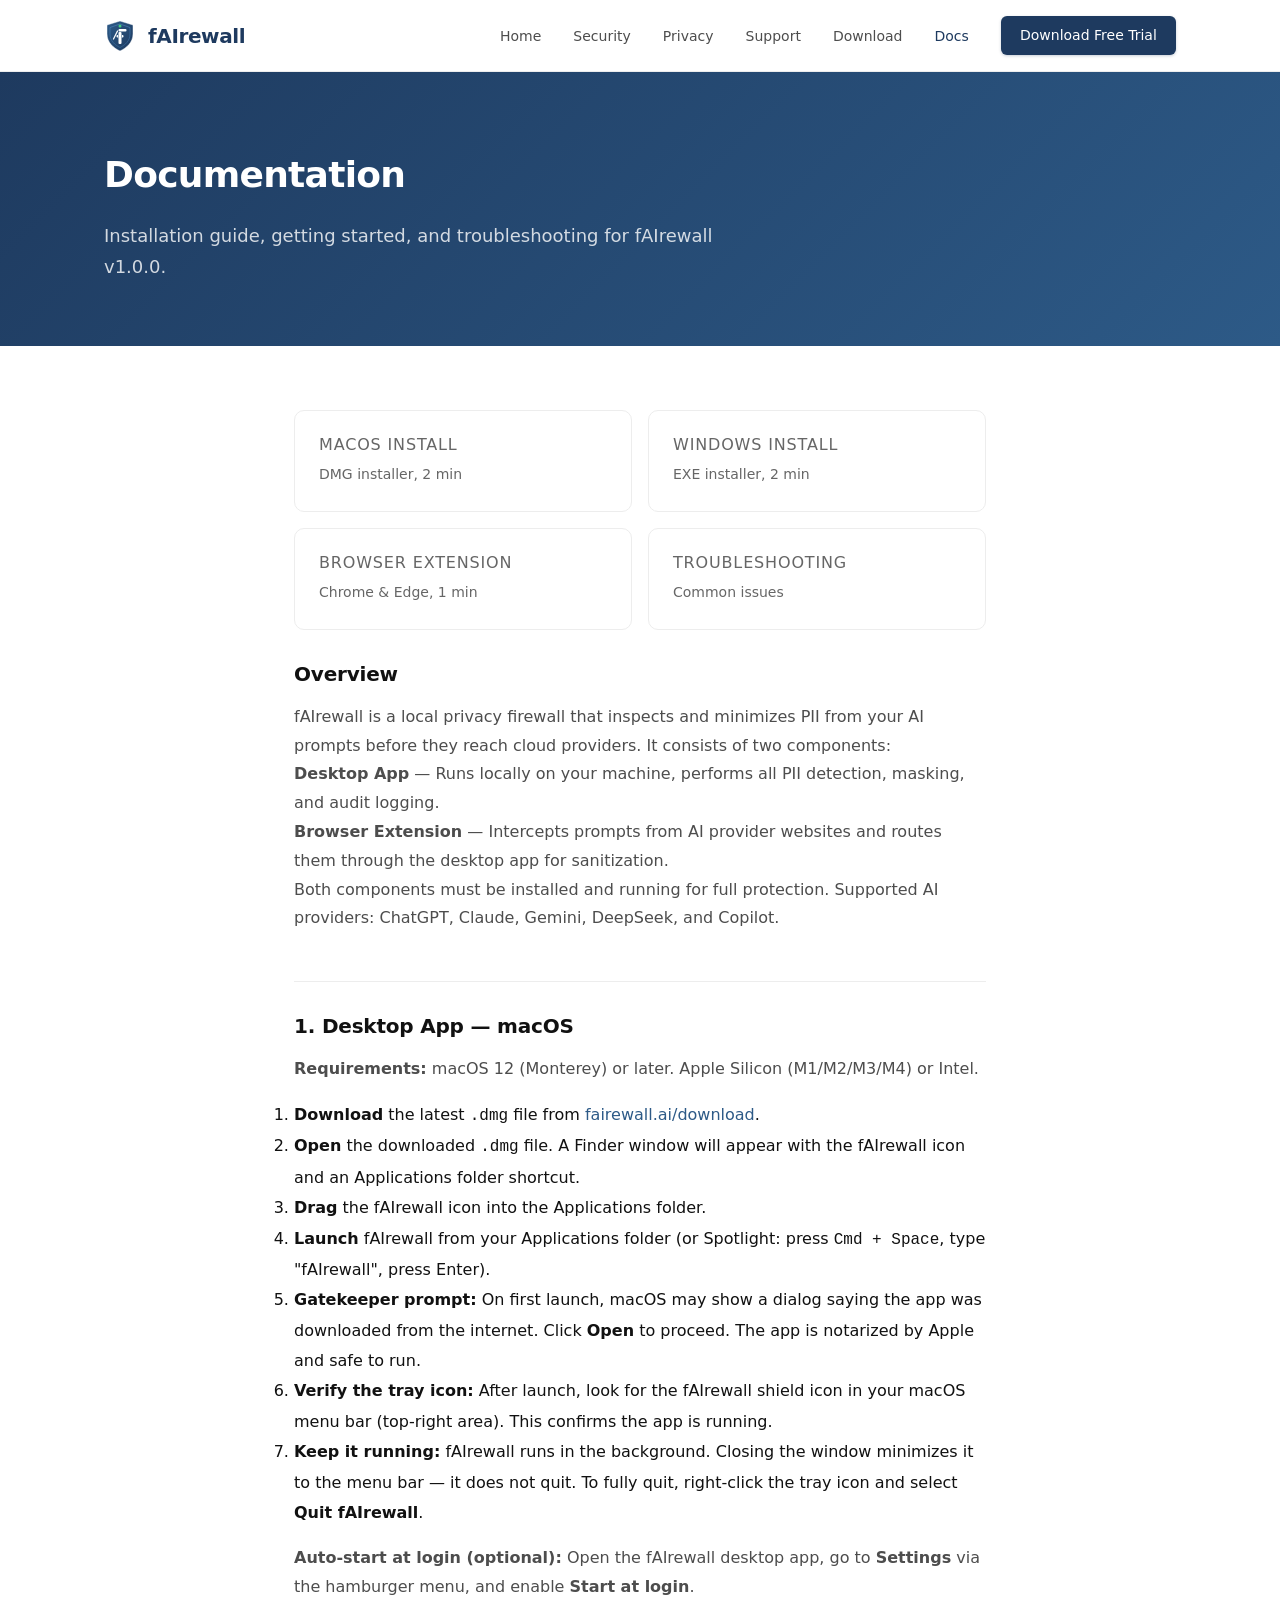
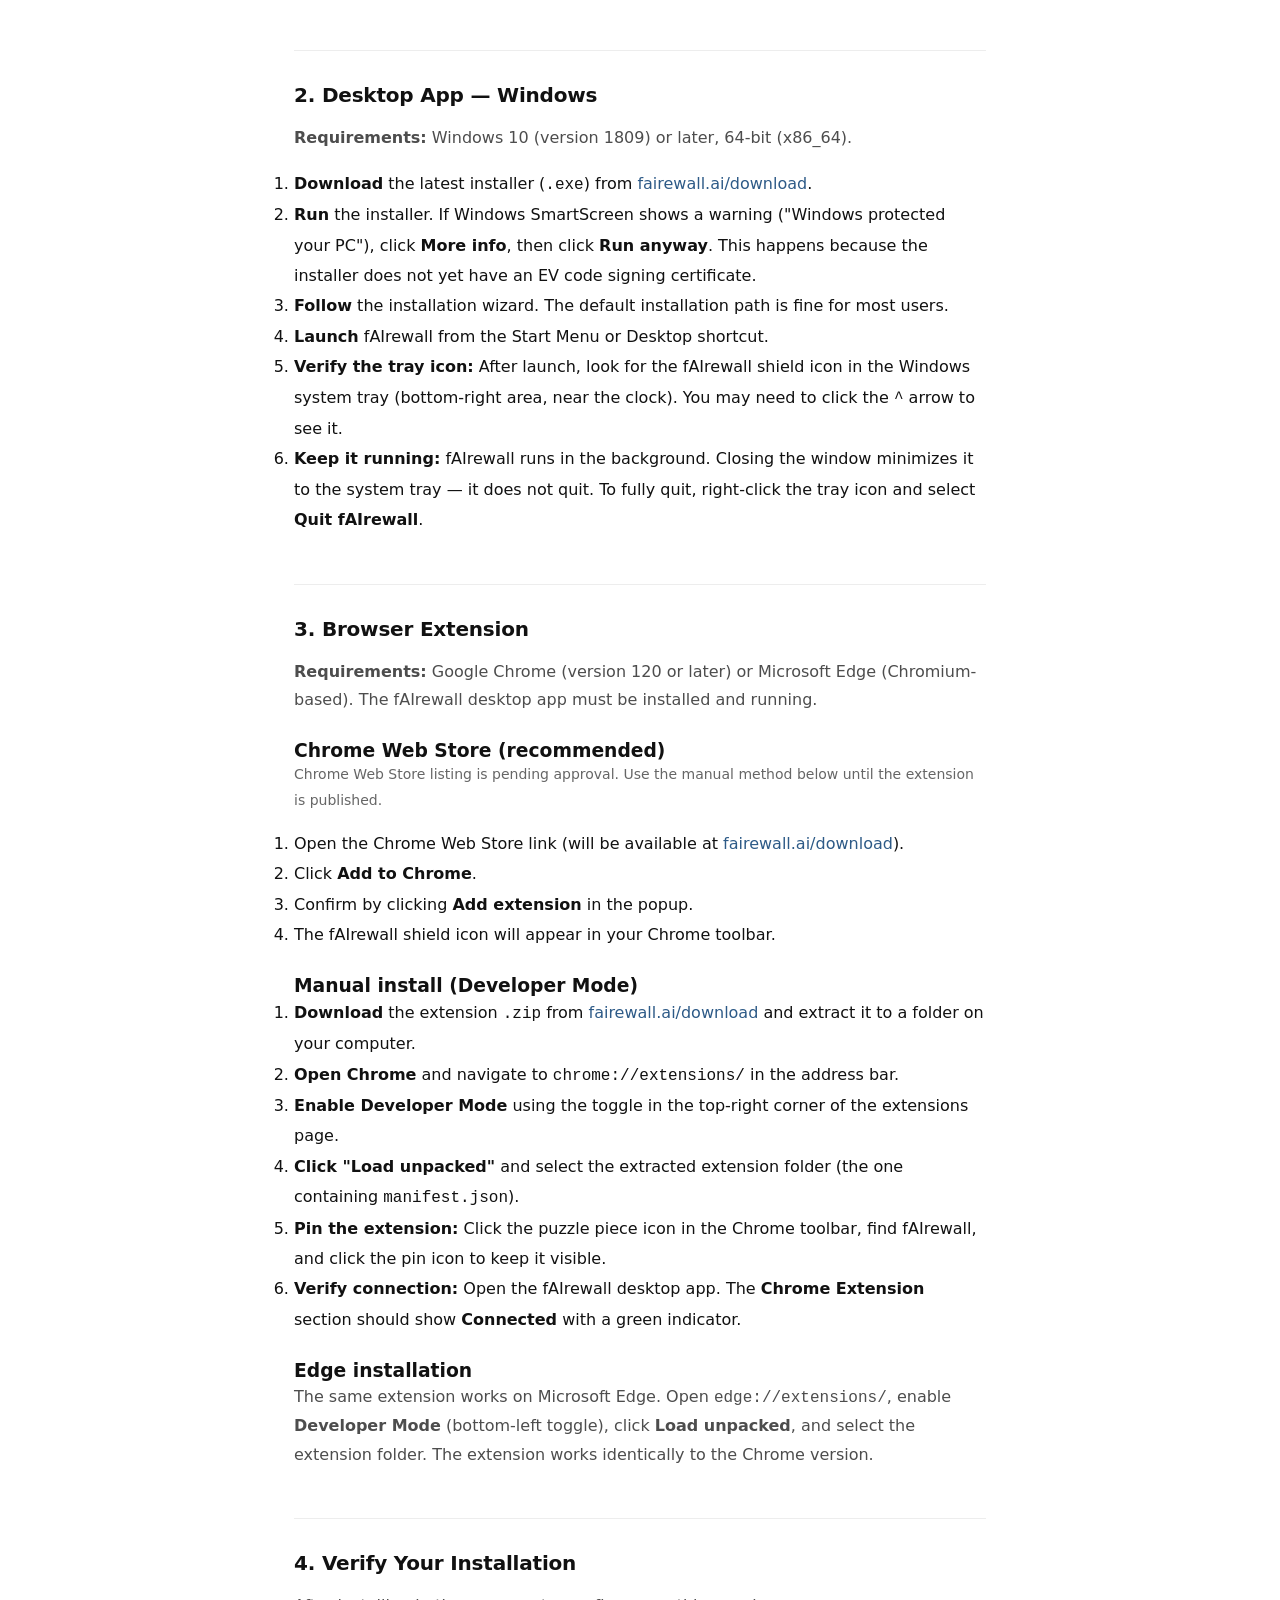
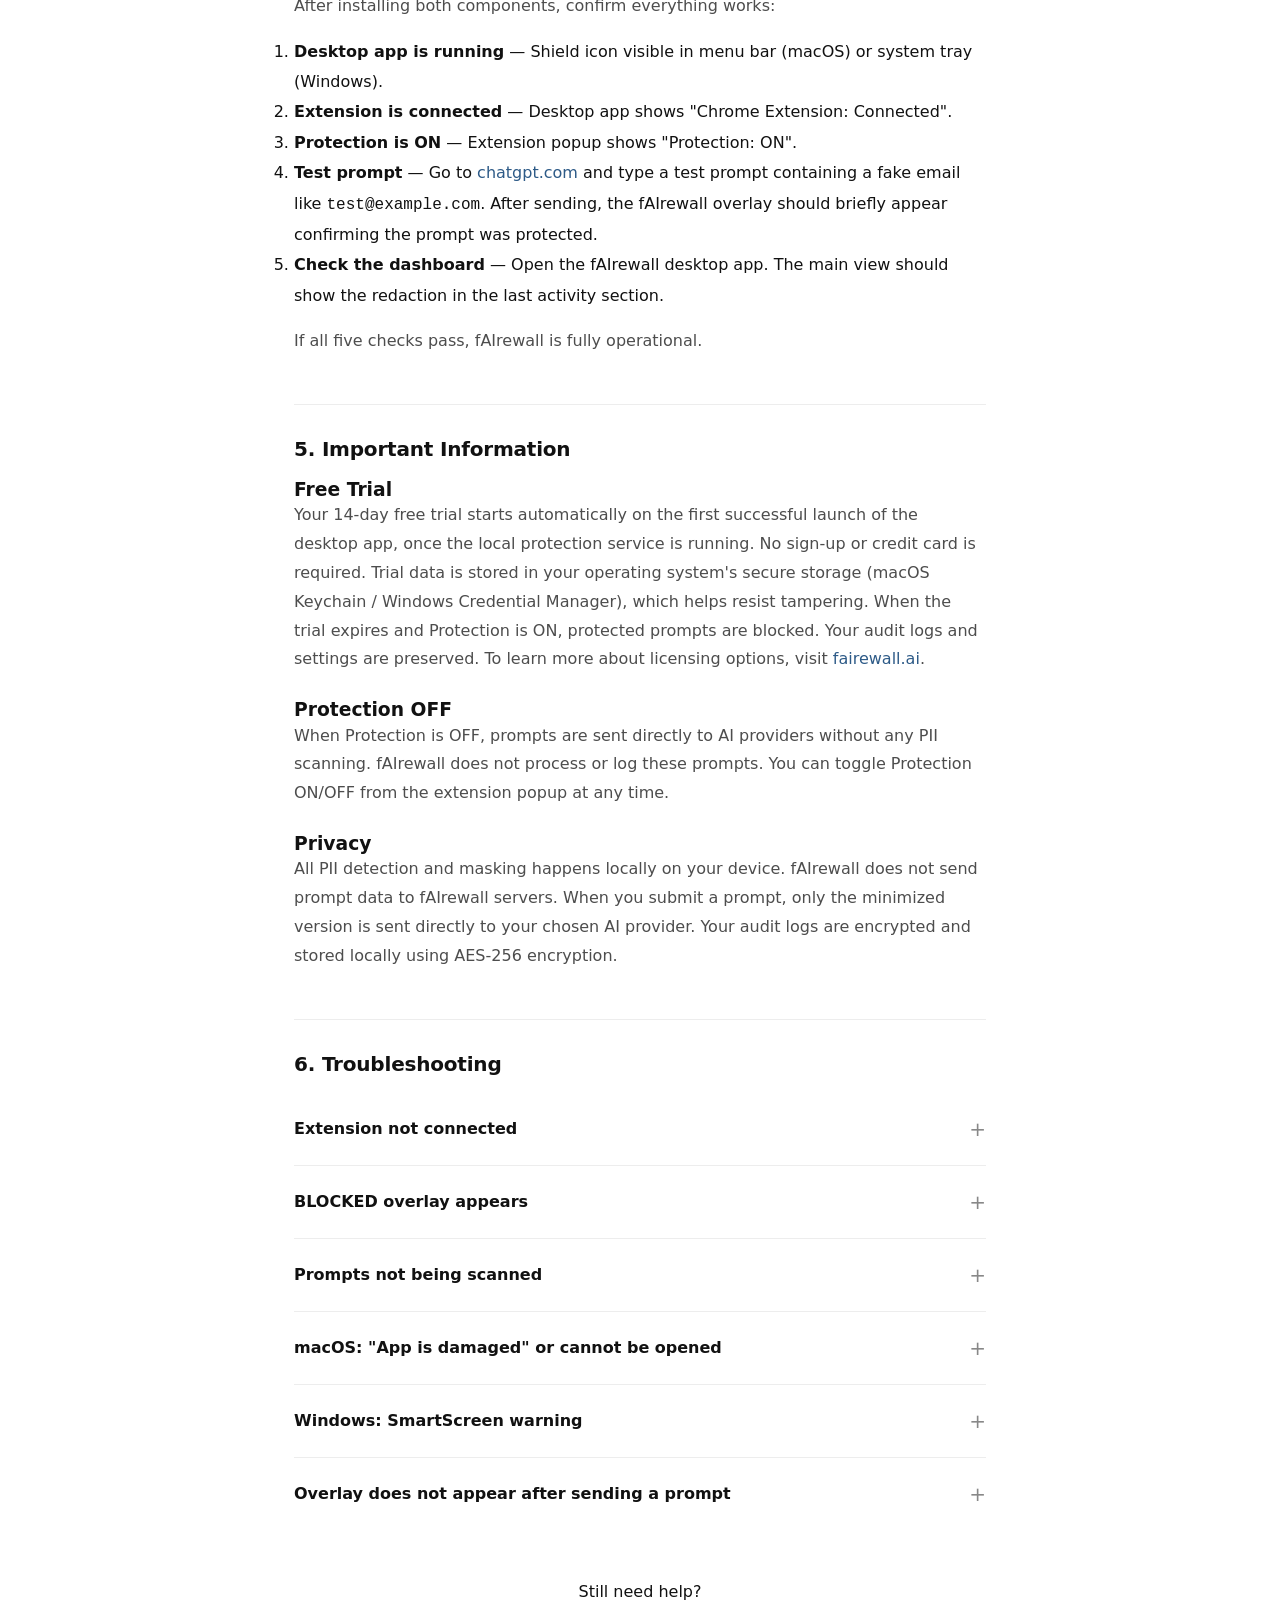
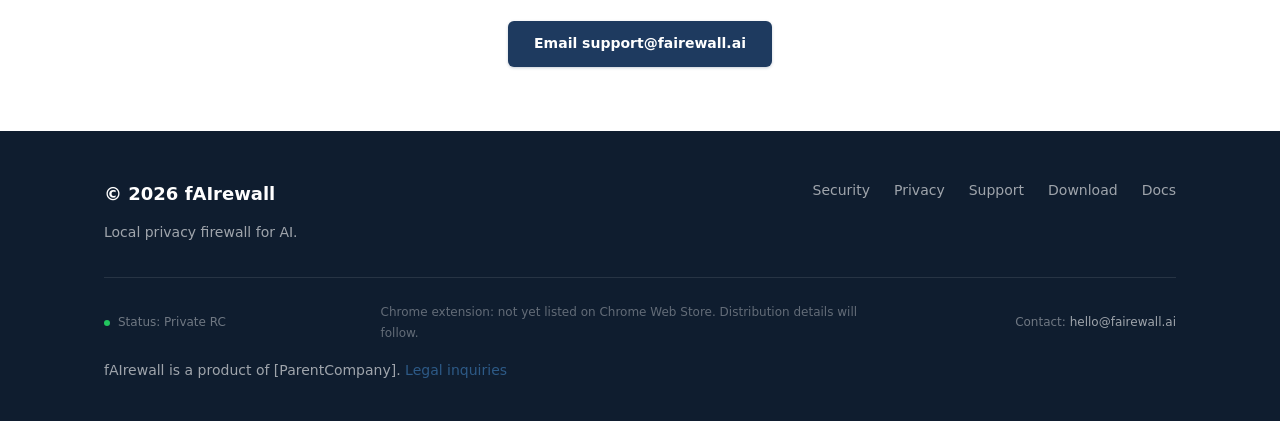
==== docs.html @ ef6e9184 "D29 Day 4: add docs.html (install guide, troubleshooting), update nav/footer/sitemap" ====
<!DOCTYPE html>
<html lang="en">
<head>
  <meta charset="UTF-8" />
  <meta name="viewport" content="width=device-width, initial-scale=1.0" />
  <meta name="theme-color" content="#1e3a5f" />
  <title>Documentation — fAIrewall</title>
  <meta name="description" content="Installation guide, getting started, and troubleshooting for fAIrewall desktop app and browser extension." />
  <link rel="icon" type="image/png" href="favicon.png" />
  <link rel="stylesheet" href="styles.css" />
</head>
<body>
  <header class="site-header" id="siteHeader">
    <div class="container">
      <a href="/" class="site-logo" aria-label="fAIrewall home">
        <svg width="32" height="32" viewBox="0 0 64 64" xmlns="http://www.w3.org/2000/svg" aria-hidden="true">
          <defs><linearGradient id="hSG" x1="0%" y1="0%" x2="100%" y2="100%"><stop offset="0%" stop-color="#2d5a87"/><stop offset="100%" stop-color="#1e3a5f"/></linearGradient><linearGradient id="hHG" x1="0%" y1="0%" x2="0%" y2="100%"><stop offset="0%" stop-color="#5a9ad4"/><stop offset="100%" stop-color="#3d7ab0"/></linearGradient></defs>
          <path d="M32 2 L58 10 L58 28 C58 45 45 56 32 62 C19 56 6 45 6 28 L6 10 Z" fill="url(#hSG)"/><path d="M32 2 L58 10 L58 28 C58 45 45 56 32 62 C19 56 6 45 6 28 L6 10 Z" fill="none" stroke="#fff" stroke-width="1.5" opacity="0.6"/><path d="M32 8 L52 15 L52 28 C52 42 42 50 32 55 C22 50 12 42 12 28 L12 15 Z" fill="none" stroke="url(#hHG)" stroke-width="1.5" opacity="0.6"/>
          <g fill="#fff"><rect x="29" y="24" width="6" height="24" rx="2"/><rect x="29" y="18" width="16" height="5" rx="2"/><rect x="25" y="30" width="14" height="5" rx="2"/></g>
          <rect x="28" y="30" width="1" height="5" fill="#24547a"/><rect x="35" y="30" width="1" height="5" fill="#24547a"/>
          <line x1="27" y1="22" x2="19" y2="38" stroke="#fff" stroke-width="2.5" stroke-linecap="round"/><circle cx="32" cy="12" r="3" fill="#4ade80" opacity="0.9"/>
        </svg>
        fAIrewall
      </a>
      <nav><ul class="nav-links" id="navLinks">
<li><a href="/">Home</a></li><li><a href="security.html">Security</a></li><li><a href="privacy.html">Privacy</a></li><li><a href="support.html">Support</a></li><li><a href="download.html">Download</a></li><li><a href="docs.html" style="color:var(--brand-700)">Docs</a></li>
        <li><a href="download.html" class="btn btn-primary btn-sm">Download Free Trial</a></li>
      </ul></nav>
      <button class="menu-toggle" id="menuToggle" aria-label="Toggle menu"><span></span><span></span><span></span></button>
    </div>
  </header>

  <section class="page-hero"><div class="container">
    <h1>Documentation</h1>
    <p>Installation guide, getting started, and troubleshooting for fAIrewall v1.0.0.</p>
  </div></section>

  <div class="page-content"><div class="container">

    <!-- Quick nav -->
    <div class="contact-grid" style="margin-bottom:var(--space-8);">
      <div class="contact-block"><h3><a href="#install-mac" style="color:inherit;text-decoration:none;">macOS Install</a></h3><p style="font-size:14px;color:var(--neutral-500);">DMG installer, 2 min</p></div>
      <div class="contact-block"><h3><a href="#install-win" style="color:inherit;text-decoration:none;">Windows Install</a></h3><p style="font-size:14px;color:var(--neutral-500);">EXE installer, 2 min</p></div>
      <div class="contact-block"><h3><a href="#install-ext" style="color:inherit;text-decoration:none;">Browser Extension</a></h3><p style="font-size:14px;color:var(--neutral-500);">Chrome &amp; Edge, 1 min</p></div>
      <div class="contact-block"><h3><a href="#troubleshooting" style="color:inherit;text-decoration:none;">Troubleshooting</a></h3><p style="font-size:14px;color:var(--neutral-500);">Common issues</p></div>
    </div>

    <!-- Overview -->
    <div class="page-section">
      <h2>Overview</h2>
      <p>fAIrewall is a local privacy firewall that inspects and minimizes PII from your AI prompts before they reach cloud providers. It consists of two components:</p>
      <p><strong>Desktop App</strong> — Runs locally on your machine, performs all PII detection, masking, and audit logging.<br>
      <strong>Browser Extension</strong> — Intercepts prompts from AI provider websites and routes them through the desktop app for sanitization.</p>
      <p>Both components must be installed and running for full protection. Supported AI providers: ChatGPT, Claude, Gemini, DeepSeek, and Copilot.</p>
    </div>

    <!-- macOS -->
    <div class="page-section" id="install-mac">
      <h2>1. Desktop App — macOS</h2>
      <p><strong>Requirements:</strong> macOS 12 (Monterey) or later. Apple Silicon (M1/M2/M3/M4) or Intel.</p>
      <ol style="line-height:1.9;margin-top:var(--space-4);">
        <li><strong>Download</strong> the latest <code>.dmg</code> file from <a href="download.html">fairewall.ai/download</a>.</li>
        <li><strong>Open</strong> the downloaded <code>.dmg</code> file. A Finder window will appear with the fAIrewall icon and an Applications folder shortcut.</li>
        <li><strong>Drag</strong> the fAIrewall icon into the Applications folder.</li>
        <li><strong>Launch</strong> fAIrewall from your Applications folder (or Spotlight: press <code>Cmd + Space</code>, type "fAIrewall", press Enter).</li>
        <li><strong>Gatekeeper prompt:</strong> On first launch, macOS may show a dialog saying the app was downloaded from the internet. Click <strong>Open</strong> to proceed. The app is notarized by Apple and safe to run.</li>
        <li><strong>Verify the tray icon:</strong> After launch, look for the fAIrewall shield icon in your macOS menu bar (top-right area). This confirms the app is running.</li>
        <li><strong>Keep it running:</strong> fAIrewall runs in the background. Closing the window minimizes it to the menu bar — it does not quit. To fully quit, right-click the tray icon and select <strong>Quit fAIrewall</strong>.</li>
      </ol>
      <p style="margin-top:var(--space-4);"><strong>Auto-start at login (optional):</strong> Open the fAIrewall desktop app, go to <strong>Settings</strong> via the hamburger menu, and enable <strong>Start at login</strong>.</p>
    </div>

    <!-- Windows -->
    <div class="page-section" id="install-win">
      <h2>2. Desktop App — Windows</h2>
      <p><strong>Requirements:</strong> Windows 10 (version 1809) or later, 64-bit (x86_64).</p>
      <ol style="line-height:1.9;margin-top:var(--space-4);">
        <li><strong>Download</strong> the latest installer (<code>.exe</code>) from <a href="download.html">fairewall.ai/download</a>.</li>
        <li><strong>Run</strong> the installer. If Windows SmartScreen shows a warning ("Windows protected your PC"), click <strong>More info</strong>, then click <strong>Run anyway</strong>. This happens because the installer does not yet have an EV code signing certificate.</li>
        <li><strong>Follow</strong> the installation wizard. The default installation path is fine for most users.</li>
        <li><strong>Launch</strong> fAIrewall from the Start Menu or Desktop shortcut.</li>
        <li><strong>Verify the tray icon:</strong> After launch, look for the fAIrewall shield icon in the Windows system tray (bottom-right area, near the clock). You may need to click the <code>^</code> arrow to see it.</li>
        <li><strong>Keep it running:</strong> fAIrewall runs in the background. Closing the window minimizes it to the system tray — it does not quit. To fully quit, right-click the tray icon and select <strong>Quit fAIrewall</strong>.</li>
      </ol>
    </div>

    <!-- Extension -->
    <div class="page-section" id="install-ext">
      <h2>3. Browser Extension</h2>
      <p><strong>Requirements:</strong> Google Chrome (version 120 or later) or Microsoft Edge (Chromium-based). The fAIrewall desktop app must be installed and running.</p>

      <h3 style="margin-top:var(--space-6);">Chrome Web Store (recommended)</h3>
      <p style="font-size:14px;color:var(--neutral-500);margin-bottom:var(--space-4);">Chrome Web Store listing is pending approval. Use the manual method below until the extension is published.</p>
      <ol style="line-height:1.9;">
        <li>Open the Chrome Web Store link (will be available at <a href="download.html">fairewall.ai/download</a>).</li>
        <li>Click <strong>Add to Chrome</strong>.</li>
        <li>Confirm by clicking <strong>Add extension</strong> in the popup.</li>
        <li>The fAIrewall shield icon will appear in your Chrome toolbar.</li>
      </ol>

      <h3 style="margin-top:var(--space-6);">Manual install (Developer Mode)</h3>
      <ol style="line-height:1.9;">
        <li><strong>Download</strong> the extension <code>.zip</code> from <a href="download.html">fairewall.ai/download</a> and extract it to a folder on your computer.</li>
        <li><strong>Open Chrome</strong> and navigate to <code>chrome://extensions/</code> in the address bar.</li>
        <li><strong>Enable Developer Mode</strong> using the toggle in the top-right corner of the extensions page.</li>
        <li><strong>Click "Load unpacked"</strong> and select the extracted extension folder (the one containing <code>manifest.json</code>).</li>
        <li><strong>Pin the extension:</strong> Click the puzzle piece icon in the Chrome toolbar, find fAIrewall, and click the pin icon to keep it visible.</li>
        <li><strong>Verify connection:</strong> Open the fAIrewall desktop app. The <strong>Chrome Extension</strong> section should show <strong>Connected</strong> with a green indicator.</li>
      </ol>

      <h3 style="margin-top:var(--space-6);">Edge installation</h3>
      <p>The same extension works on Microsoft Edge. Open <code>edge://extensions/</code>, enable <strong>Developer Mode</strong> (bottom-left toggle), click <strong>Load unpacked</strong>, and select the extension folder. The extension works identically to the Chrome version.</p>
    </div>

    <!-- Verify -->
    <div class="page-section" id="verify">
      <h2>4. Verify Your Installation</h2>
      <p>After installing both components, confirm everything works:</p>
      <ol style="line-height:1.9;margin-top:var(--space-4);">
        <li><strong>Desktop app is running</strong> — Shield icon visible in menu bar (macOS) or system tray (Windows).</li>
        <li><strong>Extension is connected</strong> — Desktop app shows "Chrome Extension: Connected".</li>
        <li><strong>Protection is ON</strong> — Extension popup shows "Protection: ON".</li>
        <li><strong>Test prompt</strong> — Go to <a href="https://chatgpt.com" target="_blank" rel="noopener">chatgpt.com</a> and type a test prompt containing a fake email like <code>test@example.com</code>. After sending, the fAIrewall overlay should briefly appear confirming the prompt was protected.</li>
        <li><strong>Check the dashboard</strong> — Open the fAIrewall desktop app. The main view should show the redaction in the last activity section.</li>
      </ol>
      <p style="margin-top:var(--space-4);">If all five checks pass, fAIrewall is fully operational.</p>
    </div>

    <!-- Important info -->
    <div class="page-section" id="important">
      <h2>5. Important Information</h2>

      <h3 style="margin-top:var(--space-4);">Free Trial</h3>
      <p>Your 14-day free trial starts automatically on the first successful launch of the desktop app, once the local protection service is running. No sign-up or credit card is required. Trial data is stored in your operating system's secure storage (macOS Keychain / Windows Credential Manager), which helps resist tampering. When the trial expires and Protection is ON, protected prompts are blocked. Your audit logs and settings are preserved. To learn more about licensing options, visit <a href="/#pricing">fairewall.ai</a>.</p>

      <h3 style="margin-top:var(--space-6);">Protection OFF</h3>
      <p>When Protection is OFF, prompts are sent directly to AI providers without any PII scanning. fAIrewall does not process or log these prompts. You can toggle Protection ON/OFF from the extension popup at any time.</p>

      <h3 style="margin-top:var(--space-6);">Privacy</h3>
      <p>All PII detection and masking happens locally on your device. fAIrewall does not send prompt data to fAIrewall servers. When you submit a prompt, only the minimized version is sent directly to your chosen AI provider. Your audit logs are encrypted and stored locally using AES-256 encryption.</p>
    </div>

    <!-- Troubleshooting -->
    <div class="page-section" id="troubleshooting">
      <h2>6. Troubleshooting</h2>

      <div class="faq-item"><button class="faq-q" aria-expanded="false">Extension not connected</button><div class="faq-a">
        <p>Make sure the fAIrewall desktop app is running (check for the tray icon). Refresh the AI provider page in Chrome. If using manual install, ensure the extension is enabled in <code>chrome://extensions/</code>.</p>
      </div></div>

      <div class="faq-item"><button class="faq-q" aria-expanded="false">BLOCKED overlay appears</button><div class="faq-a">
        <p><strong>If trial expired:</strong> Your 14-day trial has ended. Learn more at <a href="/#pricing">fairewall.ai</a>.</p>
        <p><strong>If in Strict mode:</strong> The desktop app must be running for prompts to be sent. Open the desktop app and verify the tray icon is visible.</p>
      </div></div>

      <div class="faq-item"><button class="faq-q" aria-expanded="false">Prompts not being scanned</button><div class="faq-a">
        <p>Check that Protection is <strong>ON</strong> in the extension popup. Make sure you are on a supported AI provider: ChatGPT, Claude, Gemini, DeepSeek, or Copilot. Try refreshing the page.</p>
      </div></div>

      <div class="faq-item"><button class="faq-q" aria-expanded="false">macOS: "App is damaged" or cannot be opened</button><div class="faq-a">
        <p>This should not happen with the notarized build. If it does: open <strong>System Preferences → Privacy &amp; Security</strong>, scroll down to find the fAIrewall entry, and click <strong>Open Anyway</strong>.</p>
      </div></div>

      <div class="faq-item"><button class="faq-q" aria-expanded="false">Windows: SmartScreen warning</button><div class="faq-a">
        <p>This is expected until an EV code signing certificate is obtained. Click <strong>More info → Run anyway</strong> to proceed. The app is safe.</p>
      </div></div>

      <div class="faq-item"><button class="faq-q" aria-expanded="false">Overlay does not appear after sending a prompt</button><div class="faq-a">
        <p>The overlay appears briefly at the bottom-right corner of the browser window. If you do not see it: verify the extension is pinned and active, check that the desktop app is running, and try refreshing the AI provider page. If the issue persists, open Chrome DevTools (<code>F12</code>), go to the Console tab, and look for any fAIrewall-related error messages.</p>
      </div></div>
    </div>

    <!-- Need help -->
    <div style="margin-top:var(--space-12);text-align:center;">
      <p style="margin-bottom:var(--space-4);">Still need help?</p>
      <a href="mailto:support@fairewall.ai" class="btn btn-primary">Email support@fairewall.ai</a>
    </div>

  </div></div>

  <footer class="site-footer"><div class="container">
    <div class="footer-inner">
      <div><div class="footer-brand">&copy; 2026 fAIrewall</div><p>Local privacy firewall for AI.</p></div>
<ul class="footer-links"><li><a href="security.html">Security</a></li><li><a href="privacy.html">Privacy</a></li><li><a href="support.html">Support</a></li><li><a href="download.html">Download</a></li><li><a href="docs.html">Docs</a></li></ul>
    </div>
    <div class="footer-meta">
      <span class="footer-status"><span class="dot"></span> Status: Private RC</span>
      <span class="footer-disclosure">Chrome extension: not yet listed on Chrome Web Store. Distribution details will follow.</span>
      <span class="footer-contact">Contact: <a href="mailto:hello@fairewall.ai">hello@fairewall.ai</a></span>
      <span class="footer-legal">fAIrewall is a product of [ParentCompany]. <a href="mailto:hello@fairewall.ai">Legal inquiries</a></span>
    </div>
  </div></footer>

  <script>
    const header=document.getElementById('siteHeader');window.addEventListener('scroll',()=>{header.classList.toggle('scrolled',window.scrollY>10)});
    const toggle=document.getElementById('menuToggle'),links=document.getElementById('navLinks');toggle.addEventListener('click',()=>{links.classList.toggle('open');toggle.classList.toggle('open')});
    document.querySelectorAll('.faq-q').forEach(btn=>{btn.addEventListener('click',()=>{const item=btn.parentElement,isOpen=item.classList.contains('open');document.querySelectorAll('.faq-item').forEach(i=>i.classList.remove('open'));document.querySelectorAll('.faq-q').forEach(b=>b.setAttribute('aria-expanded','false'));if(!isOpen){item.classList.add('open');btn.setAttribute('aria-expanded','true')}})});
  </script>
</body>
</html>
---- styles.css ----
/* ============================================================
   fAIrewall D25 Landing — Shared Styles
   Source-of-truth palette from desktop + extension code
   ============================================================ */

/* === Design Tokens === */
:root {
  /* Brand (from product --fw-primary-* / --color-primary-*) */
  --brand-900: #0f1d2f;
  --brand-800: #162a42;
  --brand-700: #1e3a5f;
  --brand-600: #2d5a87;
  --brand-500: #3d7ab0;
  --brand-400: #5a9ad4;
  --brand-200: #b8d9f4;
  --brand-100: #e0f0fc;
  --brand-50:  #f0f7ff;

  /* Success (from product --fw-success-* / --color-success-*) */
  --success-700: #166534;
  --success-600: #16a34a;
  --success-500: #22c55e;
  --success-100: #dcfce7;
  --success-50:  #f0fdf4;

  /* Warning */
  --warning-500: #f59e0b;

  /* Danger */
  --danger-500: #ef4444;

  /* Neutrals (from product neutral scale) */
  --neutral-900: #111111;
  --neutral-800: #1a1a1a;
  --neutral-700: #333333;
  --neutral-600: #4d4d4d;
  --neutral-500: #666666;
  --neutral-400: #888888;
  --neutral-300: #b3b3b3;
  --neutral-200: #d4d4d4;
  --neutral-150: #e0e0e0;
  --neutral-100: #ededed;
  --neutral-50:  #f5f5f5;
  --neutral-25:  #f8f9fa;
  --neutral-0:   #ffffff;

  /* Semantic mappings */
  --bg:            var(--neutral-0);
  --bg-alt:        var(--neutral-25);
  --card-bg:       var(--neutral-0);
  --text:          var(--neutral-900);
  --text-secondary: var(--neutral-600);
  --text-muted:    var(--neutral-500);
  --text-light:    var(--neutral-400);
  --border:        var(--neutral-150);
  --border-light:  var(--neutral-100);

  /* Typography */
  --font-main: system-ui, -apple-system, 'Segoe UI', Roboto, Helvetica, Arial, sans-serif;
  --text-xs:   0.75rem;
  --text-sm:   0.875rem;
  --text-base: 1rem;
  --text-lg:   1.125rem;
  --text-xl:   1.25rem;
  --text-2xl:  1.5rem;
  --text-3xl:  1.875rem;
  --text-4xl:  2.25rem;
  --text-5xl:  3rem;

  /* Spacing */
  --space-1:  0.25rem;
  --space-2:  0.5rem;
  --space-3:  0.75rem;
  --space-4:  1rem;
  --space-5:  1.25rem;
  --space-6:  1.5rem;
  --space-8:  2rem;
  --space-10: 2.5rem;
  --space-12: 3rem;
  --space-16: 4rem;
  --space-20: 5rem;
  --space-24: 6rem;

  /* Layout */
  --max-width:   1120px;
  --header-h:    72px;
  --radius-sm:   6px;
  --radius-md:   10px;
  --radius-lg:   16px;
  --radius-full: 9999px;

  /* Shadows */
  --shadow-sm:  0 1px 3px rgba(0,0,0,0.06), 0 1px 2px rgba(0,0,0,0.04);
  --shadow-md:  0 4px 12px rgba(0,0,0,0.08);
  --shadow-lg:  0 8px 24px rgba(0,0,0,0.1);
  --shadow-card: 0 1px 3px rgba(0,0,0,0.04), 0 0 0 1px rgba(0,0,0,0.03);

  /* Transition */
  --ease: cubic-bezier(0.4, 0, 0.2, 1);
}


/* === Reset & Base === */
*, *::before, *::after { box-sizing: border-box; margin: 0; padding: 0; }

html {
  font-size: 16px;
  scroll-behavior: smooth;
  -webkit-font-smoothing: antialiased;
  -moz-osx-font-smoothing: grayscale;
}

body {
  font-family: var(--font-main);
  color: var(--text);
  background: var(--bg);
  line-height: 1.7;
  font-weight: 400;
}

img { max-width: 100%; height: auto; display: block; }

a {
  color: var(--brand-600);
  text-decoration: none;
  transition: color 0.2s var(--ease);
}
a:hover { color: var(--brand-500); }

h1, h2, h3, h4, h5, h6 {
  line-height: 1.25;
  font-weight: 600;
  color: var(--text);
}


/* === Layout === */
.container {
  max-width: var(--max-width);
  margin: 0 auto;
  padding: 0 var(--space-6);
}


/* === Header / Nav === */
.site-header {
  position: sticky;
  top: 0;
  z-index: 100;
  height: var(--header-h);
  background: rgba(255,255,255,0.92);
  backdrop-filter: blur(12px);
  -webkit-backdrop-filter: blur(12px);
  border-bottom: 1px solid var(--border-light);
  transition: box-shadow 0.3s var(--ease);
}
.site-header.scrolled {
  box-shadow: var(--shadow-sm);
}
.site-header .container {
  display: flex;
  align-items: center;
  justify-content: space-between;
  height: 100%;
}

.site-logo {
  display: flex;
  align-items: center;
  gap: var(--space-3);
  text-decoration: none;
  color: var(--brand-700);
  font-weight: 700;
  font-size: var(--text-xl);
  letter-spacing: -0.02em;
}
.site-logo svg { flex-shrink: 0; }

.nav-links {
  display: flex;
  align-items: center;
  gap: var(--space-8);
  list-style: none;
}
.nav-links a {
  color: var(--text-secondary);
  font-size: var(--text-sm);
  font-weight: 500;
  transition: color 0.2s var(--ease);
}
.nav-links a:hover { color: var(--brand-700); }

/* Mobile menu */
.menu-toggle {
  display: none;
  background: none;
  border: none;
  cursor: pointer;
  padding: var(--space-2);
  color: var(--text);
  position: relative;
  width: 40px;
  height: 40px;
}
.menu-toggle span {
  display: block;
  width: 22px;
  height: 2px;
  background: currentColor;
  position: absolute;
  left: 9px;
  transition: all 0.3s var(--ease);
  border-radius: 1px;
}
.menu-toggle span:nth-child(1) { top: 12px; }
.menu-toggle span:nth-child(2) { top: 19px; }
.menu-toggle span:nth-child(3) { top: 26px; }
.menu-toggle.open span:nth-child(1) {
  top: 19px;
  transform: rotate(45deg);
}
.menu-toggle.open span:nth-child(2) {
  opacity: 0;
}
.menu-toggle.open span:nth-child(3) {
  top: 19px;
  transform: rotate(-45deg);
}


/* === Buttons === */
.btn {
  display: inline-flex;
  align-items: center;
  justify-content: center;
  gap: var(--space-2);
  padding: 0.7rem 1.6rem;
  font-family: var(--font-main);
  font-size: var(--text-sm);
  font-weight: 600;
  border-radius: var(--radius-sm);
  border: none;
  cursor: pointer;
  text-decoration: none;
  transition: all 0.2s var(--ease);
  white-space: nowrap;
}

.btn-primary {
  background: var(--brand-700);
  color: var(--neutral-0);
  box-shadow: 0 1px 3px rgba(30,58,95,0.25);
}
.btn-primary:hover {
  background: var(--brand-600);
  color: var(--neutral-0);
  box-shadow: 0 2px 8px rgba(30,58,95,0.3);
  transform: translateY(-1px);
}

.btn-secondary {
  background: transparent;
  color: var(--brand-700);
  border: 1.5px solid var(--brand-200);
}
.btn-secondary:hover {
  background: var(--brand-50);
  border-color: var(--brand-500);
  color: var(--brand-700);
}

.btn-ghost {
  background: transparent;
  color: var(--brand-700);
  padding: 0.5rem 1rem;
}
.btn-ghost:hover {
  background: var(--brand-50);
}

/* Light variant for dark backgrounds */
.btn-light {
  background: rgba(255,255,255,0.15);
  color: var(--neutral-0);
  border: 1.5px solid rgba(255,255,255,0.3);
}
.btn-light:hover {
  background: rgba(255,255,255,0.25);
  color: var(--neutral-0);
}

.btn-sm {
  padding: 0.5rem 1.2rem;
  font-size: var(--text-xs);
}


/* === Hero === */
.hero {
  background: linear-gradient(135deg, var(--brand-700) 0%, var(--brand-600) 100%);
  color: var(--neutral-0);
  padding: var(--space-24) 0 var(--space-20);
  position: relative;
  overflow: hidden;
}
.hero::before {
  content: '';
  position: absolute;
  top: -40%;
  right: -15%;
  width: 600px;
  height: 600px;
  background: radial-gradient(circle, rgba(255,255,255,0.04) 0%, transparent 70%);
  pointer-events: none;
}
.hero::after {
  content: '';
  position: absolute;
  bottom: -30%;
  left: -10%;
  width: 500px;
  height: 500px;
  background: radial-gradient(circle, rgba(93,154,212,0.08) 0%, transparent 70%);
  pointer-events: none;
}

.hero-content {
  position: relative;
  z-index: 1;
  max-width: 720px;
}

.hero-eyebrow {
  display: inline-flex;
  align-items: center;
  gap: var(--space-2);
  font-size: var(--text-sm);
  font-weight: 500;
  color: rgba(255,255,255,0.7);
  margin-bottom: var(--space-6);
  letter-spacing: 0.03em;
}
.hero-eyebrow::before {
  content: '';
  display: block;
  width: 8px;
  height: 8px;
  background: var(--success-500);
  border-radius: 50%;
  box-shadow: 0 0 8px rgba(34,197,94,0.4);
}

.hero h1 {
  font-size: var(--text-5xl);
  font-weight: 700;
  color: var(--neutral-0);
  letter-spacing: -0.03em;
  line-height: 1.1;
  margin-bottom: var(--space-6);
}

.hero-sub {
  font-size: var(--text-lg);
  color: rgba(255,255,255,0.85);
  line-height: 1.6;
  margin-bottom: var(--space-3);
  max-width: 600px;
}

.hero-support {
  font-size: var(--text-sm);
  color: rgba(255,255,255,0.55);
  margin-bottom: var(--space-10);
  max-width: 560px;
}

.hero-actions {
  display: flex;
  align-items: center;
  gap: var(--space-4);
  margin-bottom: var(--space-8);
  flex-wrap: wrap;
}

.hero-note {
  font-size: var(--text-xs);
  color: rgba(255,255,255,0.45);
}


/* === Sections === */
.section {
  padding: var(--space-20) 0;
}
.section-alt {
  background: var(--bg-alt);
}

.section-header {
  max-width: 640px;
  margin-bottom: var(--space-12);
}
.section-header.centered {
  margin-left: auto;
  margin-right: auto;
  text-align: center;
}

.section-title {
  font-size: var(--text-3xl);
  font-weight: 700;
  letter-spacing: -0.02em;
  margin-bottom: var(--space-4);
}

.section-intro {
  font-size: var(--text-lg);
  color: var(--text-secondary);
  line-height: 1.7;
}


/* === Cards === */
.card {
  background: var(--card-bg);
  border: 1px solid var(--border-light);
  border-radius: var(--radius-md);
  padding: var(--space-8);
  transition: box-shadow 0.2s var(--ease), transform 0.2s var(--ease);
}
.card:hover {
  box-shadow: var(--shadow-md);
  transform: translateY(-2px);
}

.card-icon {
  width: 44px;
  height: 44px;
  display: flex;
  align-items: center;
  justify-content: center;
  background: var(--brand-50);
  color: var(--brand-700);
  border-radius: var(--radius-sm);
  margin-bottom: var(--space-5);
}
.card-icon svg { width: 22px; height: 22px; }

.card h3 {
  font-size: var(--text-lg);
  font-weight: 600;
  margin-bottom: var(--space-3);
}
.card p {
  font-size: var(--text-base);
  color: var(--text-secondary);
  line-height: 1.7;
}


/* === Grid layouts === */
.grid-3 {
  display: grid;
  grid-template-columns: repeat(3, 1fr);
  gap: var(--space-6);
}
.grid-2 {
  display: grid;
  grid-template-columns: repeat(2, 1fr);
  gap: var(--space-6);
}


/* === Steps (How it works) === */
.steps {
  display: grid;
  grid-template-columns: repeat(3, 1fr);
  gap: var(--space-8);
  counter-reset: step;
}
.step {
  position: relative;
  padding-top: var(--space-12);
}
.step::before {
  counter-increment: step;
  content: counter(step);
  position: absolute;
  top: 0;
  left: 0;
  width: 40px;
  height: 40px;
  display: flex;
  align-items: center;
  justify-content: center;
  background: var(--brand-700);
  color: var(--neutral-0);
  font-size: var(--text-sm);
  font-weight: 700;
  border-radius: 50%;
}
.step h3 {
  font-size: var(--text-base);
  font-weight: 600;
  margin-bottom: var(--space-3);
}
.step p {
  font-size: var(--text-base);
  color: var(--text-secondary);
  line-height: 1.7;
}


/* === Capabilities === */
.capabilities {
  display: grid;
  grid-template-columns: repeat(2, 1fr);
  gap: var(--space-4) var(--space-8);
}
.capability {
  display: flex;
  gap: var(--space-4);
  padding: var(--space-5);
  border-radius: var(--radius-sm);
  transition: background 0.2s var(--ease);
}
.capability:hover { background: var(--neutral-25); }
.capability-icon {
  flex-shrink: 0;
  width: 24px;
  height: 24px;
  color: var(--brand-600);
  margin-top: 2px;
}
.capability h3 {
  font-size: var(--text-base);
  font-weight: 600;
  margin-bottom: var(--space-1);
}
.capability p {
  font-size: var(--text-base);
  color: var(--text-muted);
  line-height: 1.6;
}


/* === Pricing === */
.pricing-grid {
  display: grid;
  grid-template-columns: repeat(3, 1fr);
  gap: var(--space-6);
  max-width: 880px;
  margin: 0 auto;
}

.pricing-card {
  background: var(--card-bg);
  border: 1px solid var(--border-light);
  border-radius: var(--radius-md);
  padding: var(--space-8);
  text-align: center;
  transition: box-shadow 0.2s var(--ease), transform 0.2s var(--ease);
}
.pricing-card:hover {
  box-shadow: var(--shadow-md);
  transform: translateY(-2px);
}
.pricing-card.featured {
  border-color: var(--brand-200);
  background: var(--brand-50);
  position: relative;
}
.pricing-card.featured::before {
  content: 'Most popular';
  position: absolute;
  top: -12px;
  left: 50%;
  transform: translateX(-50%);
  background: var(--brand-700);
  color: var(--neutral-0);
  font-size: var(--text-xs);
  font-weight: 600;
  padding: 0.25rem 0.8rem;
  border-radius: var(--radius-full);
  white-space: nowrap;
}

.pricing-card h3 {
  font-size: var(--text-lg);
  font-weight: 600;
  margin-bottom: var(--space-2);
}
.pricing-card .price {
  font-size: var(--text-4xl);
  font-weight: 700;
  color: var(--brand-700);
  margin-bottom: var(--space-1);
}
.pricing-card .price-period {
  font-size: var(--text-sm);
  color: var(--text-muted);
  font-weight: 400;
}
.pricing-card .price-desc {
  font-size: var(--text-sm);
  color: var(--text-muted);
  margin-bottom: var(--space-6);
}

.pricing-note {
  text-align: center;
  margin-top: var(--space-8);
  font-size: var(--text-base);
  color: var(--text-muted);
}


/* === FAQ === */
.faq-list {
  max-width: 720px;
  margin: 0 auto;
}
.faq-item {
  border-bottom: 1px solid var(--border-light);
  padding: var(--space-6) 0;
}
.faq-item:last-child { border-bottom: none; }

.faq-q {
  font-size: var(--text-base);
  font-weight: 600;
  color: var(--text);
  cursor: pointer;
  display: flex;
  justify-content: space-between;
  align-items: center;
  gap: var(--space-4);
  background: none;
  border: none;
  width: 100%;
  text-align: left;
  font-family: var(--font-main);
  padding: 0;
}
.faq-q::after {
  content: '+';
  font-size: var(--text-xl);
  font-weight: 300;
  color: var(--text-light);
  flex-shrink: 0;
  transition: transform 0.2s var(--ease);
}
.faq-item.open .faq-q::after {
  transform: rotate(45deg);
}

.faq-a {
  max-height: 0;
  overflow: hidden;
  transition: max-height 0.3s var(--ease), padding 0.3s var(--ease);
}
.faq-item.open .faq-a {
  max-height: 200px;
  padding-top: var(--space-4);
}
.faq-a p {
  font-size: var(--text-base);
  color: var(--text-secondary);
  line-height: 1.7;
}


/* === Final CTA === */
.final-cta {
  background: linear-gradient(135deg, var(--brand-700) 0%, var(--brand-600) 100%);
  color: var(--neutral-0);
  padding: var(--space-20) 0;
  text-align: center;
}
.final-cta h2 {
  font-size: var(--text-3xl);
  font-weight: 700;
  color: var(--neutral-0);
  margin-bottom: var(--space-4);
}
.final-cta p {
  font-size: var(--text-lg);
  color: rgba(255,255,255,0.8);
  margin-bottom: var(--space-8);
  max-width: 480px;
  margin-left: auto;
  margin-right: auto;
}
.final-cta .micro {
  font-size: var(--text-xs);
  color: rgba(255,255,255,0.45);
  margin-top: var(--space-6);
}


/* === Footer === */
.site-footer {
  background: var(--brand-900);
  color: rgba(255,255,255,0.6);
  padding: var(--space-12) 0;
  font-size: var(--text-sm);
}
.footer-inner {
  display: flex;
  justify-content: space-between;
  align-items: flex-start;
  gap: var(--space-8);
  flex-wrap: wrap;
}
.footer-brand {
  color: var(--neutral-0);
  font-weight: 700;
  font-size: var(--text-lg);
  margin-bottom: var(--space-3);
}
.footer-links {
  display: flex;
  gap: var(--space-6);
  list-style: none;
}
.footer-links a {
  color: rgba(255,255,255,0.6);
  font-size: var(--text-sm);
}
.footer-links a:hover { color: var(--neutral-0); }

.footer-meta {
  width: 100%;
  display: flex;
  justify-content: space-between;
  align-items: center;
  gap: var(--space-4);
  margin-top: var(--space-8);
  padding-top: var(--space-6);
  border-top: 1px solid rgba(255,255,255,0.1);
  flex-wrap: wrap;
}
.footer-status {
  display: inline-flex;
  align-items: center;
  gap: var(--space-2);
  font-size: var(--text-xs);
  color: rgba(255,255,255,0.4);
}
.footer-status .dot {
  width: 6px;
  height: 6px;
  background: var(--success-500);
  border-radius: 50%;
}
.footer-disclosure {
  font-size: var(--text-xs);
  color: rgba(255,255,255,0.35);
  max-width: 480px;
}
.footer-contact {
  font-size: var(--text-xs);
  color: rgba(255,255,255,0.4);
}
.footer-contact a {
  color: rgba(255,255,255,0.6);
}


/* === Page (Security / Privacy / Support) === */
.page-hero {
  background: linear-gradient(135deg, var(--brand-700) 0%, var(--brand-600) 100%);
  color: var(--neutral-0);
  padding: var(--space-20) 0 var(--space-16);
}
.page-hero h1 {
  font-size: var(--text-4xl);
  font-weight: 700;
  color: var(--neutral-0);
  letter-spacing: -0.02em;
  margin-bottom: var(--space-6);
}
.page-hero p {
  font-size: var(--text-lg);
  color: rgba(255,255,255,0.8);
  max-width: 640px;
  line-height: 1.7;
}

.page-content {
  padding: var(--space-16) 0;
}
.page-content .container {
  max-width: 740px;
}
.page-section {
  margin-bottom: var(--space-12);
}
.page-section:last-child { margin-bottom: 0; }
.page-section h2 {
  font-size: var(--text-xl);
  font-weight: 600;
  margin-bottom: var(--space-4);
  letter-spacing: -0.01em;
}
.page-section p {
  font-size: var(--text-base);
  color: var(--text-secondary);
  line-height: 1.8;
}
.page-section + .page-section {
  padding-top: var(--space-8);
  border-top: 1px solid var(--border-light);
}

/* Updated date on privacy */
.page-updated {
  font-size: var(--text-sm);
  color: rgba(255,255,255,0.5);
  margin-top: var(--space-3);
}


/* === Support contact blocks === */
.contact-grid {
  display: grid;
  grid-template-columns: repeat(2, 1fr);
  gap: var(--space-4);
  margin-bottom: var(--space-12);
}
.contact-block {
  background: var(--card-bg);
  border: 1px solid var(--border-light);
  border-radius: var(--radius-md);
  padding: var(--space-6);
  transition: border-color 0.2s var(--ease);
}
.contact-block:hover {
  border-color: var(--brand-200);
}
.contact-block h3 {
  font-size: var(--text-sm);
  font-weight: 600;
  color: var(--text-muted);
  text-transform: uppercase;
  letter-spacing: 0.06em;
  margin-bottom: var(--space-2);
}
.contact-block a {
  font-size: var(--text-base);
  font-weight: 500;
  color: var(--brand-700);
}


/* === Scroll animations === */
.fade-up {
  opacity: 0;
  transform: translateY(20px);
  transition: opacity 0.6s var(--ease), transform 0.6s var(--ease);
}
.fade-up.visible {
  opacity: 1;
  transform: translateY(0);
}


/* === Responsive === */
@media (max-width: 900px) {
  .grid-3, .pricing-grid, .steps { grid-template-columns: 1fr; }
  .grid-2, .capabilities { grid-template-columns: 1fr; }
  .contact-grid { grid-template-columns: 1fr; }

  .hero h1 { font-size: var(--text-4xl); }
  .hero { padding: var(--space-16) 0 var(--space-12); }
  .section { padding: var(--space-12) 0; }
  .section-title { font-size: var(--text-2xl); }

  .nav-links { display: none; }
  .nav-links.open {
    display: flex;
    flex-direction: column;
    position: absolute;
    top: var(--header-h);
    left: 0;
    right: 0;
    background: var(--neutral-0);
    border-bottom: 1px solid var(--border-light);
    padding: var(--space-6);
    gap: var(--space-4);
    box-shadow: var(--shadow-md);
  }
  .menu-toggle { display: block; }

  .footer-inner { flex-direction: column; }
  .footer-meta { flex-direction: column; align-items: flex-start; }

  .page-hero h1 { font-size: var(--text-3xl); }
}

@media (max-width: 600px) {
  .hero h1 { font-size: var(--text-3xl); }
  .hero-actions { flex-direction: column; align-items: flex-start; }
  .pricing-card { padding: var(--space-6); }
}


/* === D25 Fixes === */

/* Fix: nav CTA button must have white text */
.nav-links .btn-primary,
.nav-links .btn-primary:hover {
  color: var(--neutral-0);
}

/* Hero: two-column layout with visual on right */
.hero-grid {
  display: flex;
  align-items: center;
  justify-content: space-between;
  gap: var(--space-12);
}

/* Hero: "Works with" line more visible */
.hero-providers {
  font-size: var(--text-base);
  color: rgba(255,255,255,0.65);
  font-weight: 500;
  letter-spacing: 0.01em;
}

/* Hero: animated shield */
.hero-visual {
  flex-shrink: 0;
}

.hero-shield {
  width: 260px;
  height: 260px;
  animation: shield-spin 11s linear infinite;
  filter: drop-shadow(0 8px 32px rgba(0,0,0,0.25));
}

@keyframes shield-spin {
  0%    { transform: rotateY(0deg); }
  49.9% { transform: rotateY(90deg); }
  50%   { transform: rotateY(-90deg); }
  100%  { transform: rotateY(0deg); }
}

/* Green dot glow pulse on the hero shield */
.hero-shield .shield-dot {
  animation: dot-glow 3s ease-in-out infinite;
}
@keyframes dot-glow {
  0%, 100% { opacity: 0.9; }
  50%      { opacity: 0.5; }
}

@media (max-width: 900px) {
  .hero-grid { flex-direction: column; text-align: left; }
  .hero-visual { display: none; }
}
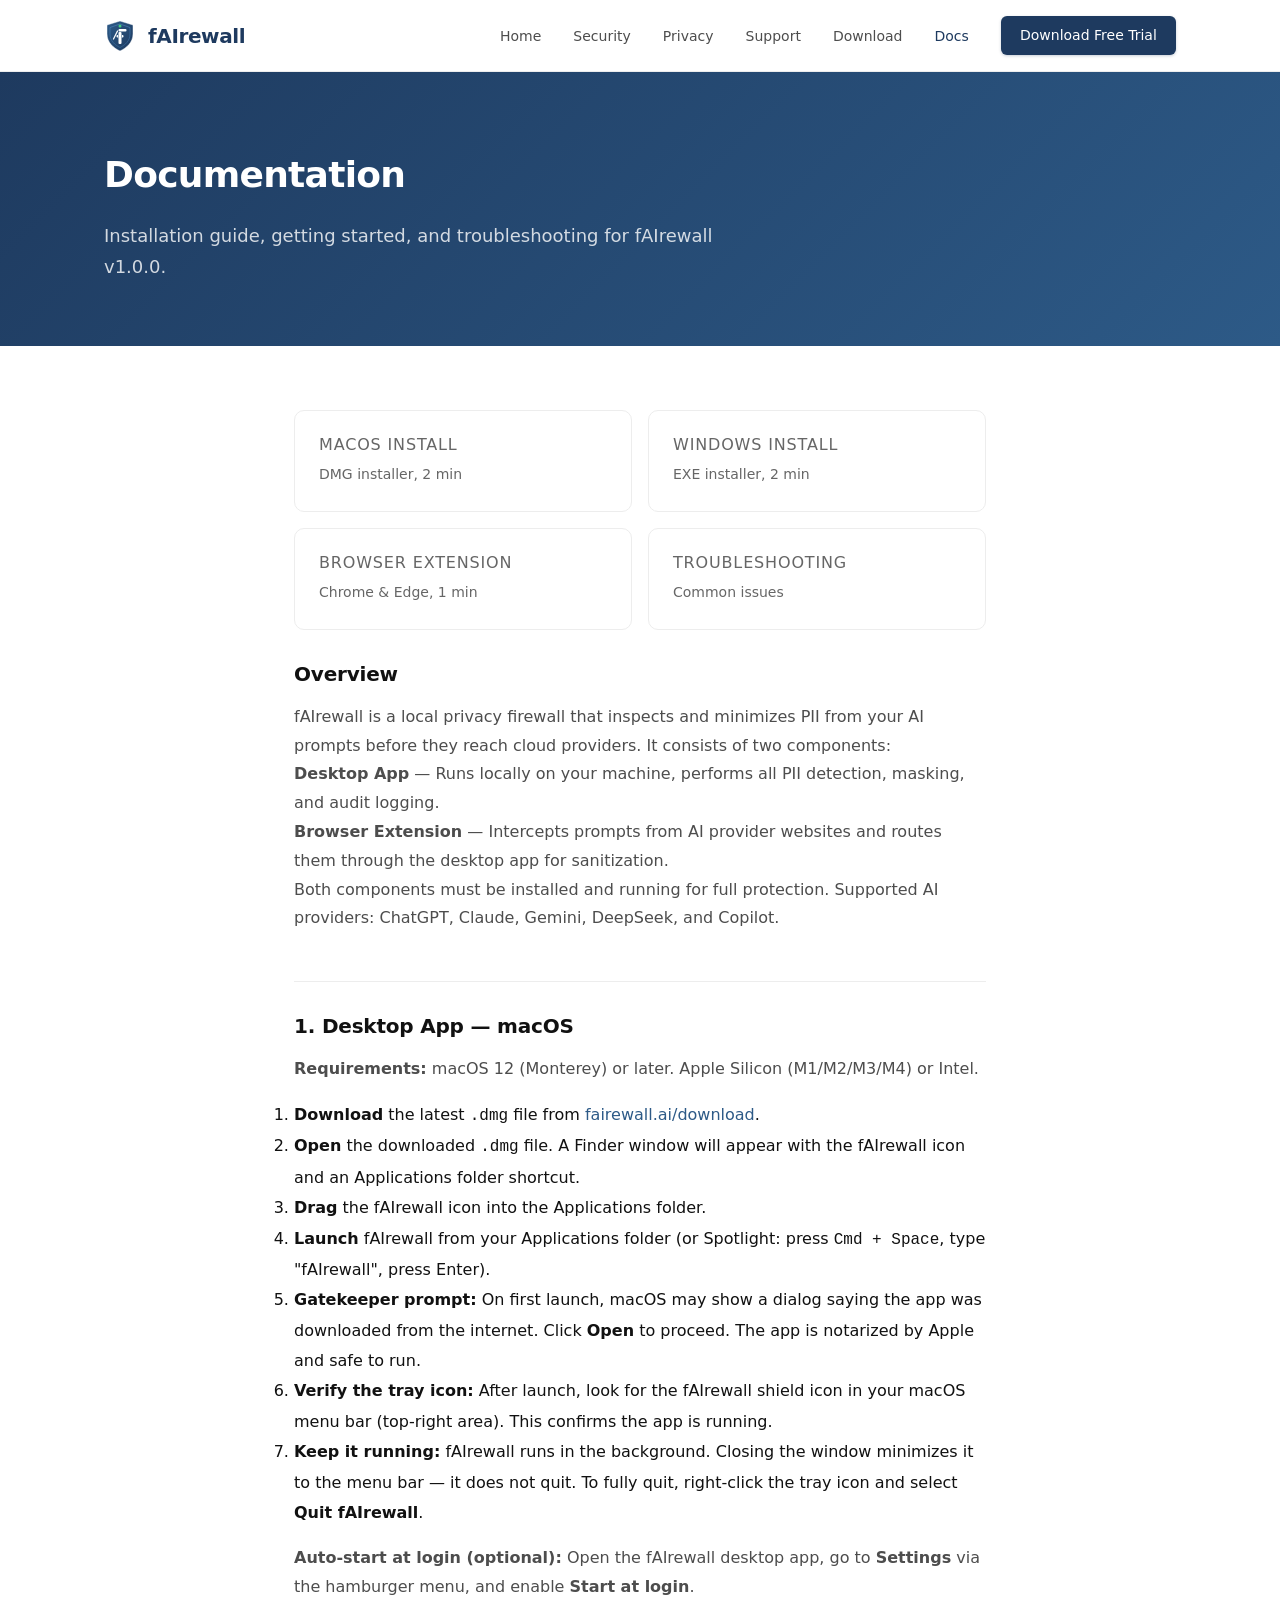
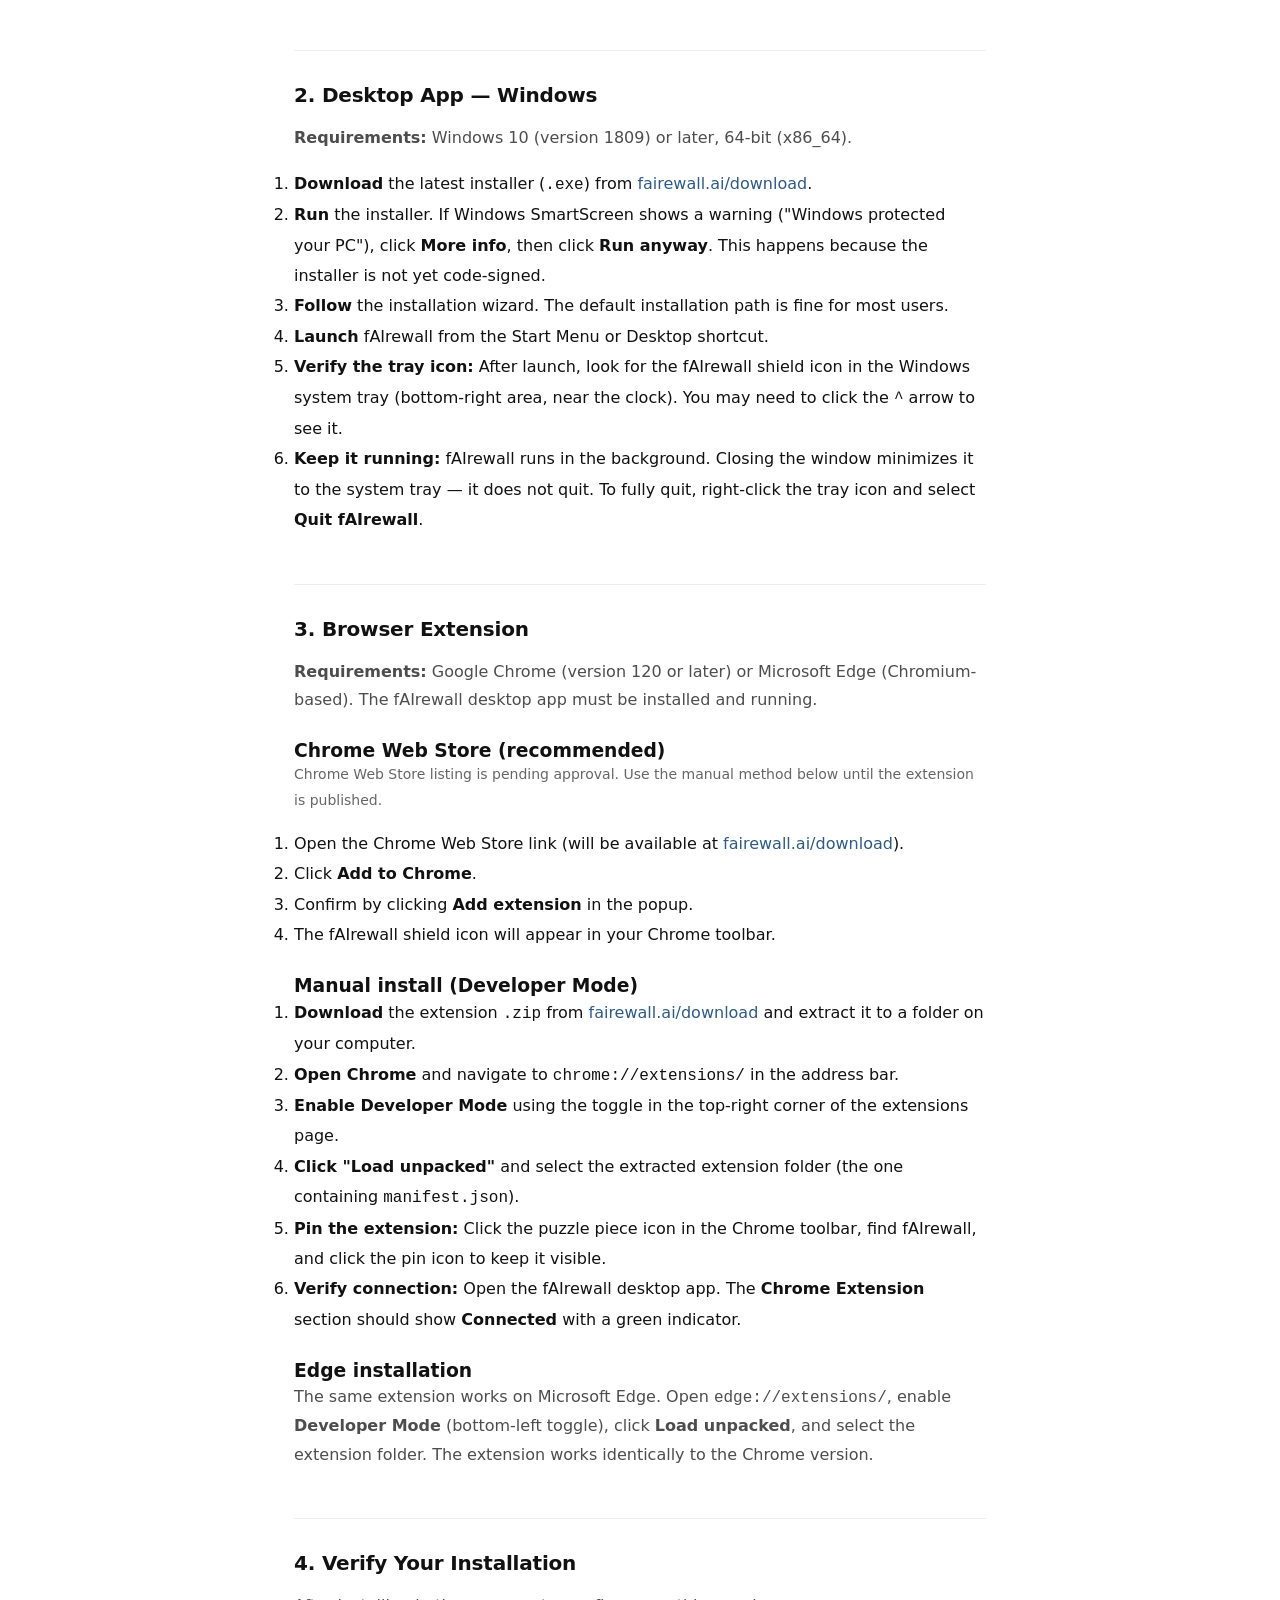
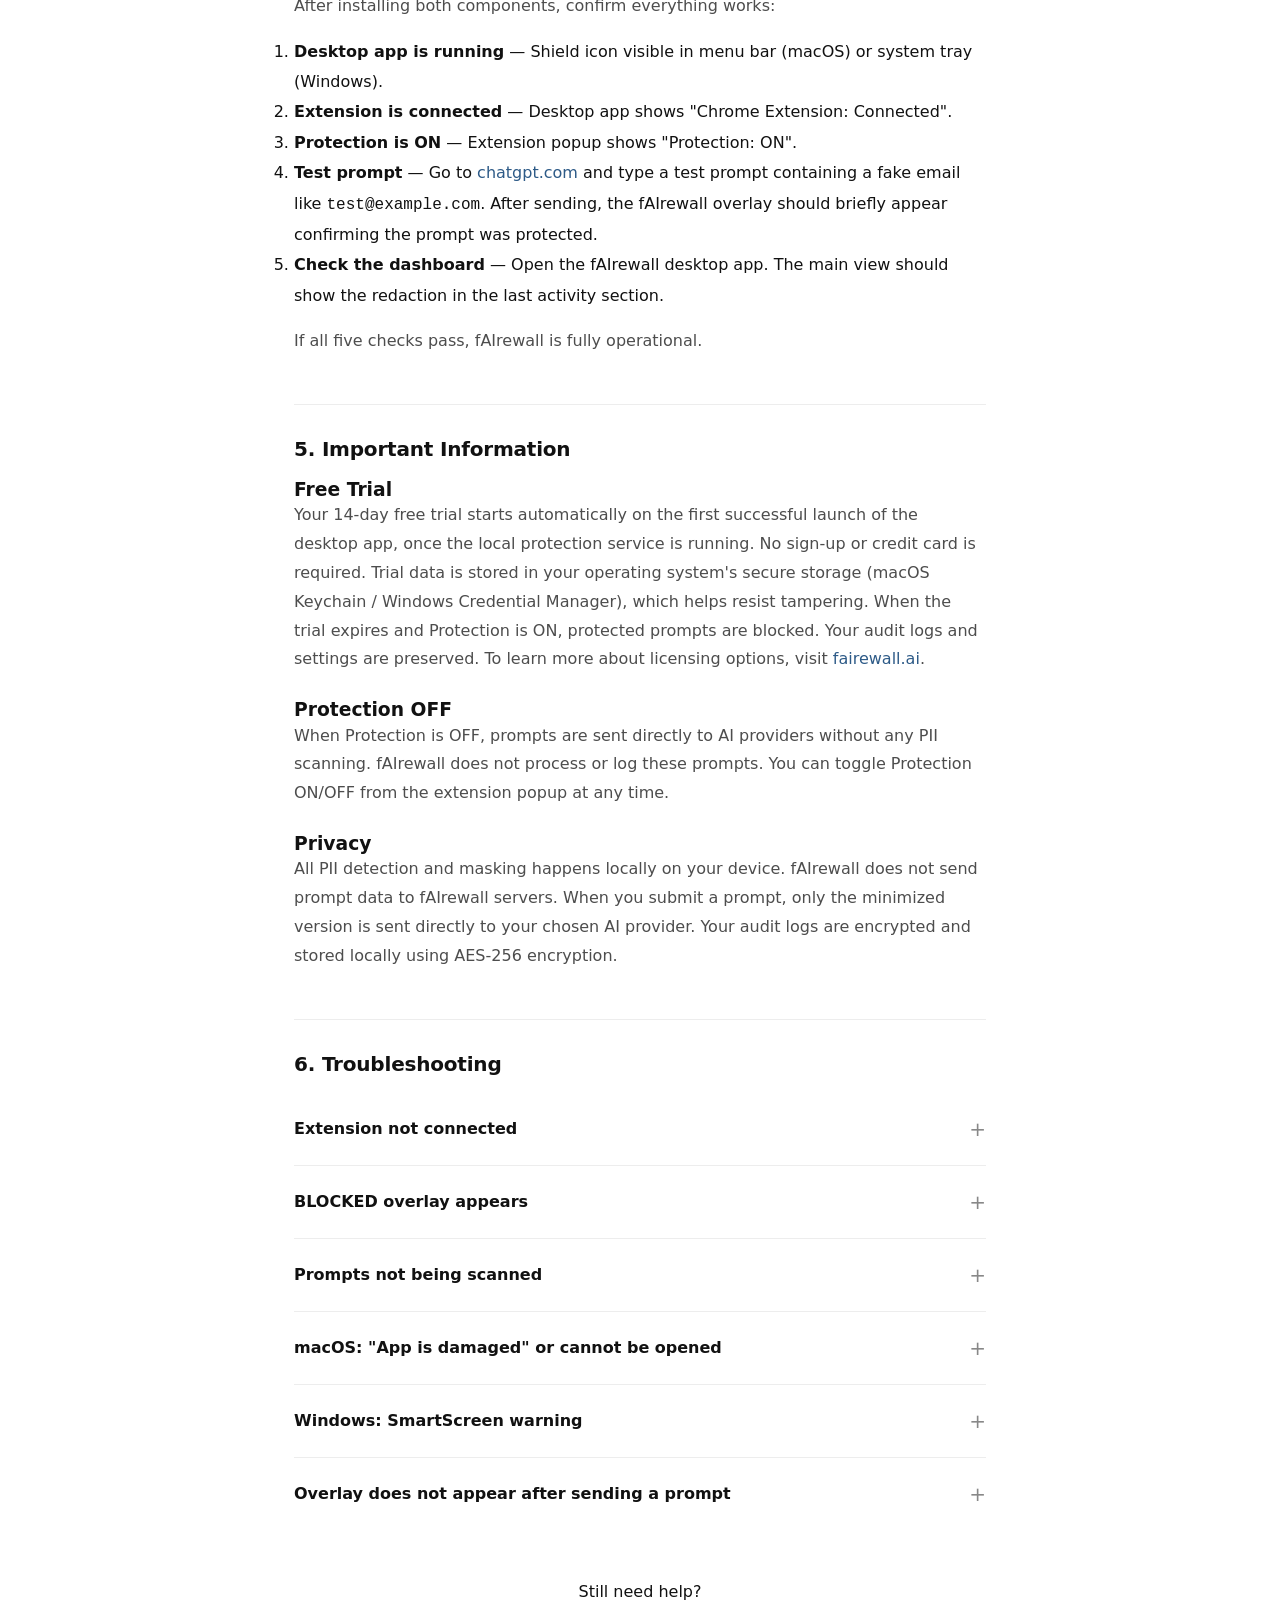
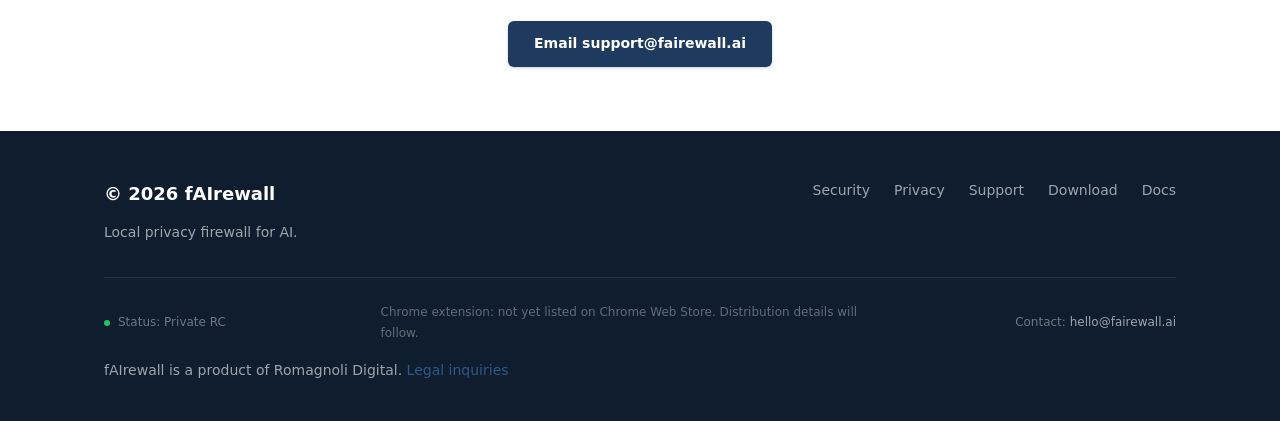
==== commit 9c914b17: "D29 Day 4 carry-over: Romagnoli Digital replaces ParentCompany, EV cert wording fix" ====
--- a/docs.html
+++ b/docs.html
@@ -76,7 +76,7 @@
       <p><strong>Requirements:</strong> Windows 10 (version 1809) or later, 64-bit (x86_64).</p>
       <ol style="line-height:1.9;margin-top:var(--space-4);">
         <li><strong>Download</strong> the latest installer (<code>.exe</code>) from <a href="download.html">fairewall.ai/download</a>.</li>
-        <li><strong>Run</strong> the installer. If Windows SmartScreen shows a warning ("Windows protected your PC"), click <strong>More info</strong>, then click <strong>Run anyway</strong>. This happens because the installer does not yet have an EV code signing certificate.</li>
+        <li><strong>Run</strong> the installer. If Windows SmartScreen shows a warning ("Windows protected your PC"), click <strong>More info</strong>, then click <strong>Run anyway</strong>. This happens because the installer is not yet code-signed.</li>
         <li><strong>Follow</strong> the installation wizard. The default installation path is fine for most users.</li>
         <li><strong>Launch</strong> fAIrewall from the Start Menu or Desktop shortcut.</li>
         <li><strong>Verify the tray icon:</strong> After launch, look for the fAIrewall shield icon in the Windows system tray (bottom-right area, near the clock). You may need to click the <code>^</code> arrow to see it.</li>
@@ -162,7 +162,7 @@
       </div></div>
 
       <div class="faq-item"><button class="faq-q" aria-expanded="false">Windows: SmartScreen warning</button><div class="faq-a">
-        <p>This is expected until an EV code signing certificate is obtained. Click <strong>More info → Run anyway</strong> to proceed. The app is safe.</p>
+        <p>This is expected until a Windows code signing certificate is obtained. Click <strong>More info → Run anyway</strong> to proceed. The app is safe.</p>
       </div></div>
 
       <div class="faq-item"><button class="faq-q" aria-expanded="false">Overlay does not appear after sending a prompt</button><div class="faq-a">
@@ -187,7 +187,7 @@
       <span class="footer-status"><span class="dot"></span> Status: Private RC</span>
       <span class="footer-disclosure">Chrome extension: not yet listed on Chrome Web Store. Distribution details will follow.</span>
       <span class="footer-contact">Contact: <a href="mailto:hello@fairewall.ai">hello@fairewall.ai</a></span>
-      <span class="footer-legal">fAIrewall is a product of [ParentCompany]. <a href="mailto:hello@fairewall.ai">Legal inquiries</a></span>
+      <span class="footer-legal">fAIrewall is a product of Romagnoli Digital. <a href="mailto:hello@fairewall.ai">Legal inquiries</a></span>
     </div>
   </div></footer>
 
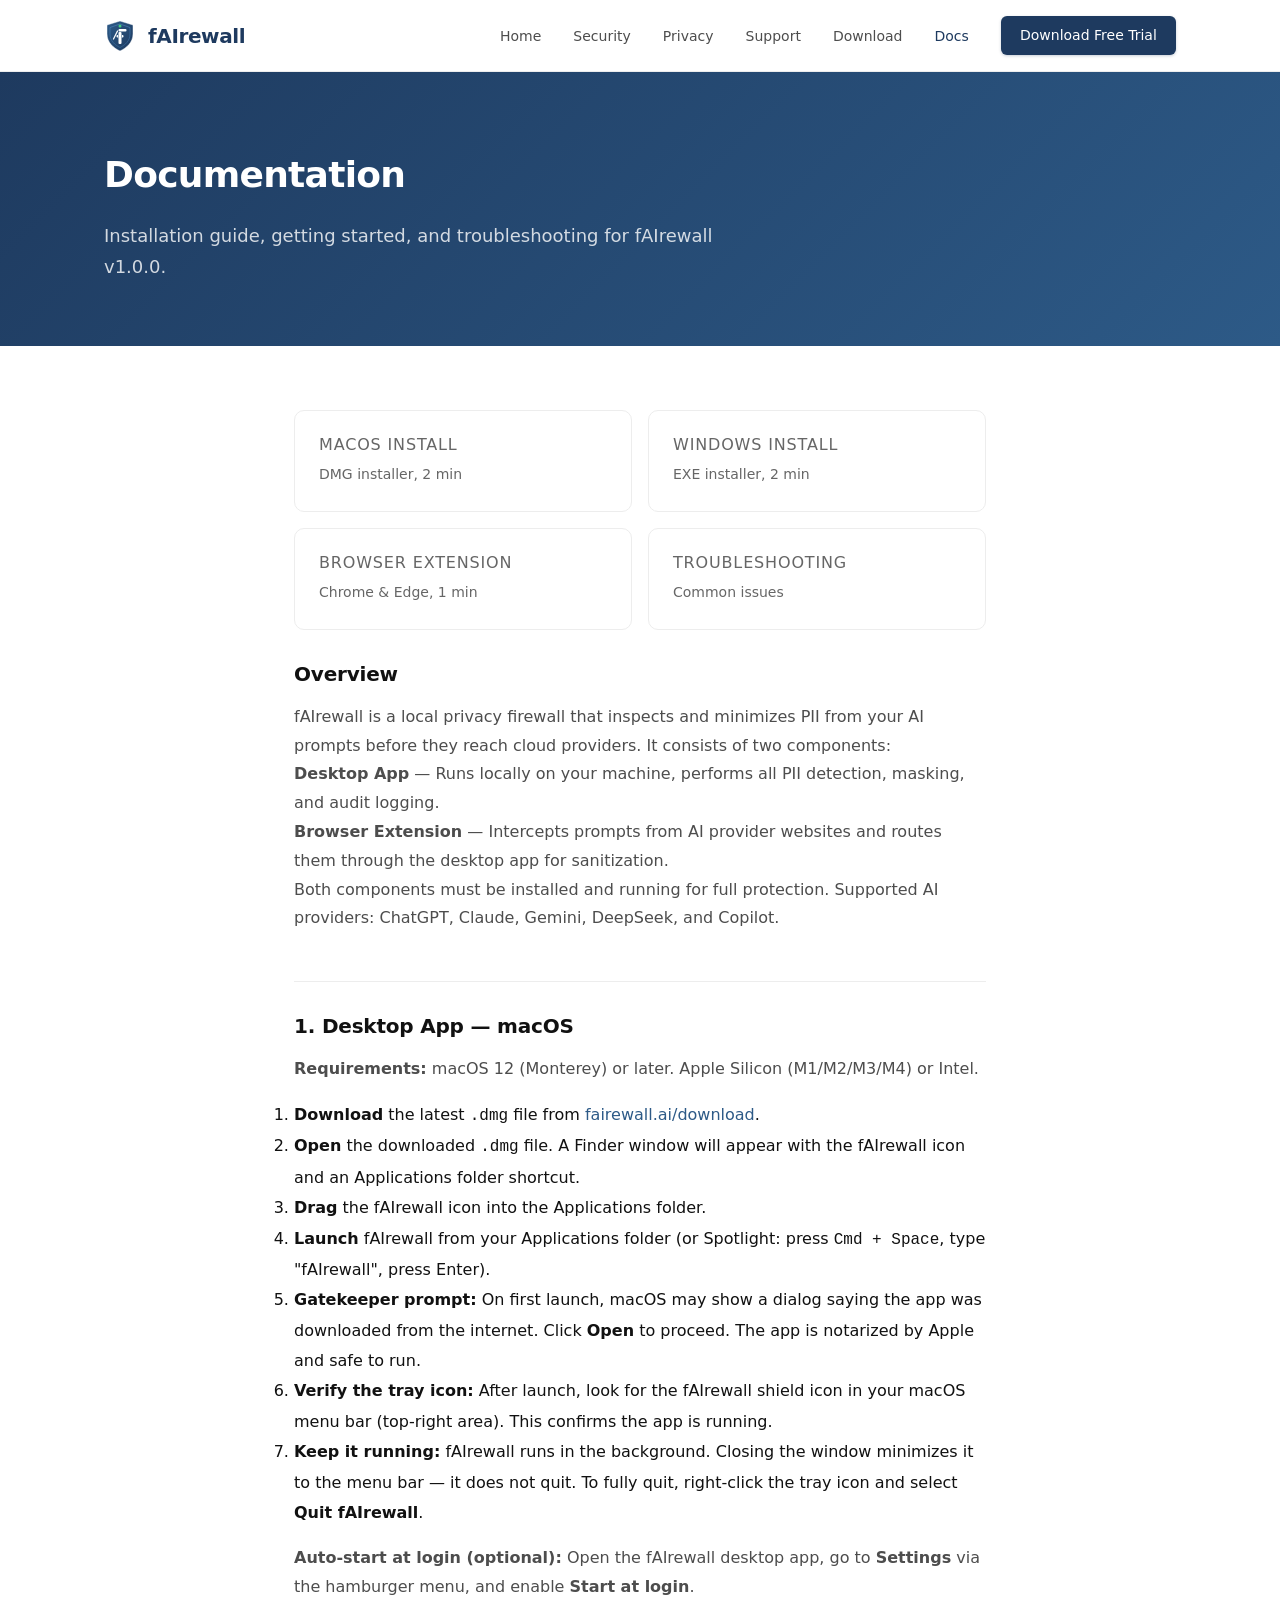
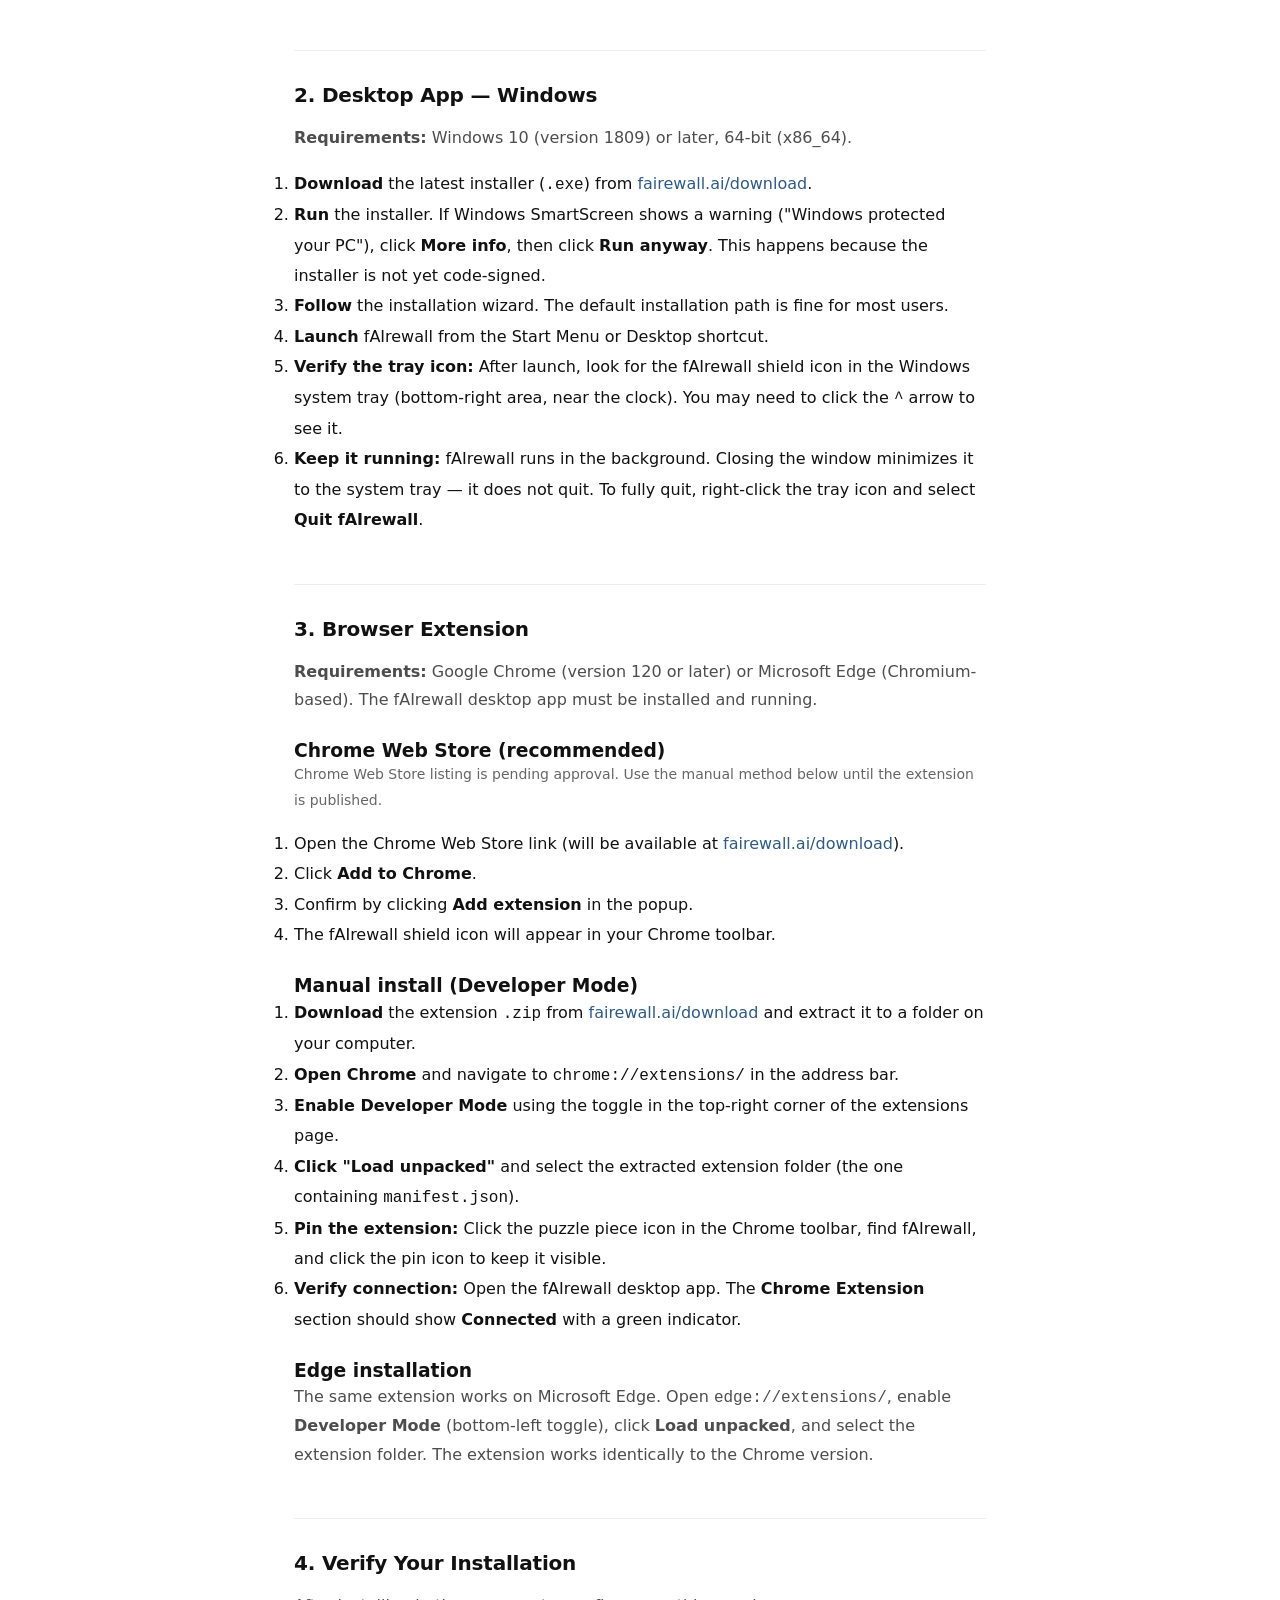
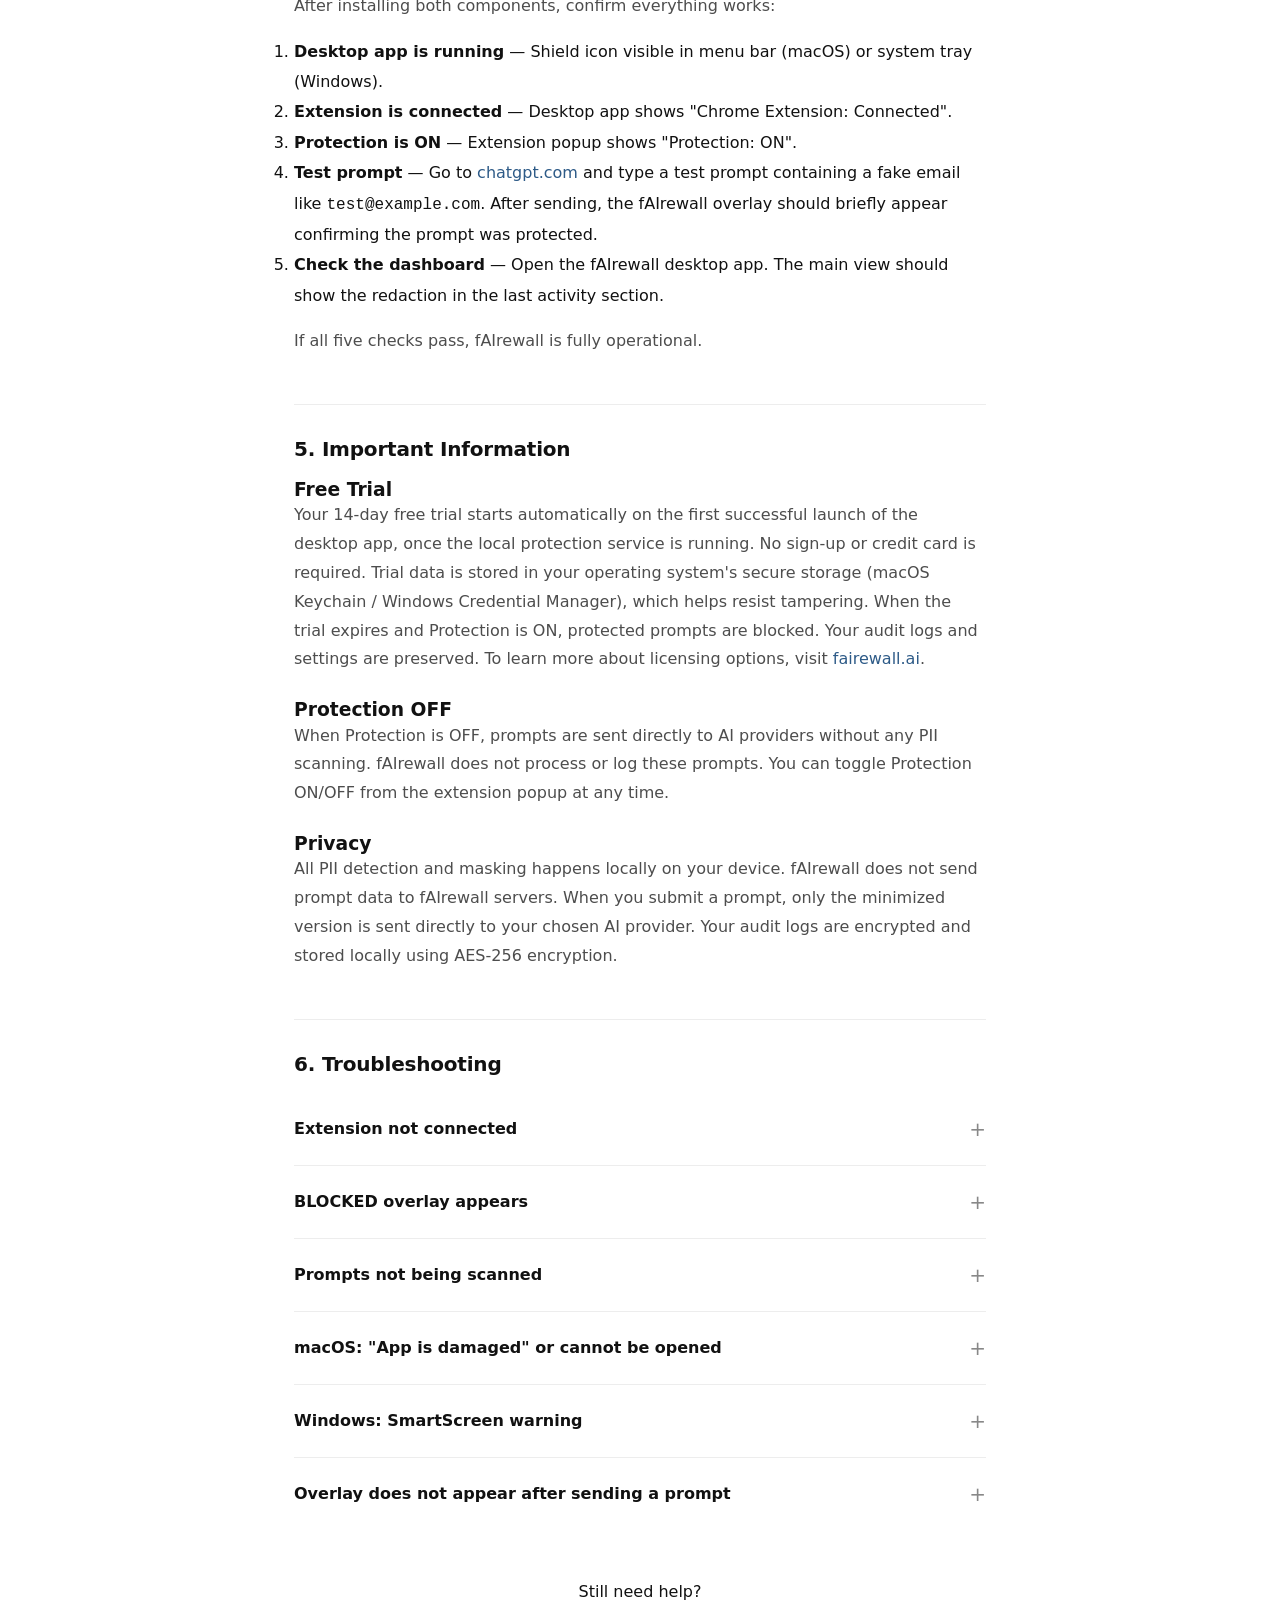
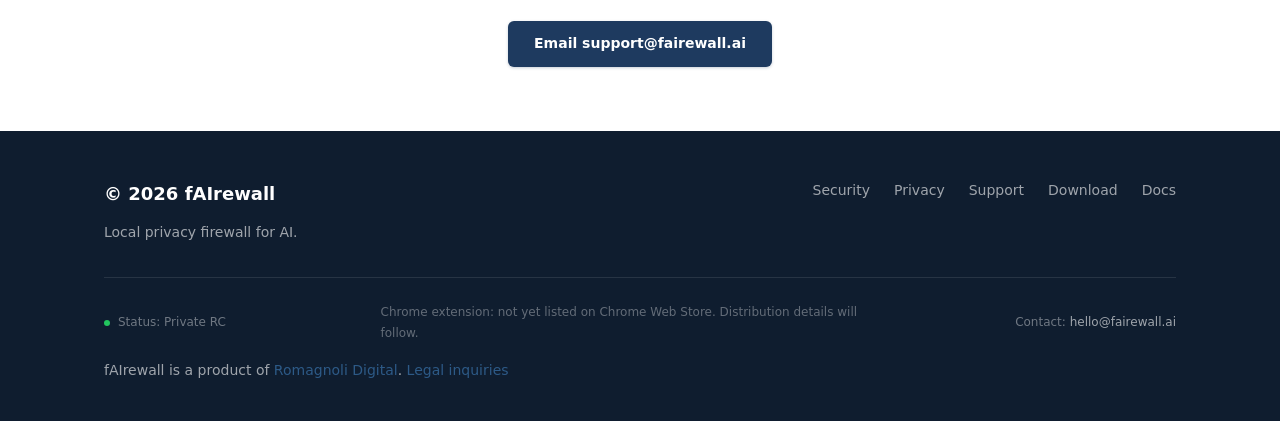
==== commit 02b80e23: "D29 Day 4: Romagnoli Digital with link to romagnolidigital.com" ====
--- a/docs.html
+++ b/docs.html
@@ -187,7 +187,7 @@
       <span class="footer-status"><span class="dot"></span> Status: Private RC</span>
       <span class="footer-disclosure">Chrome extension: not yet listed on Chrome Web Store. Distribution details will follow.</span>
       <span class="footer-contact">Contact: <a href="mailto:hello@fairewall.ai">hello@fairewall.ai</a></span>
-      <span class="footer-legal">fAIrewall is a product of Romagnoli Digital. <a href="mailto:hello@fairewall.ai">Legal inquiries</a></span>
+      <span class="footer-legal">fAIrewall is a product of <a href="https://romagnolidigital.com" target="_blank" rel="noopener">Romagnoli Digital</a>. <a href="mailto:hello@fairewall.ai">Legal inquiries</a></span>
     </div>
   </div></footer>
 
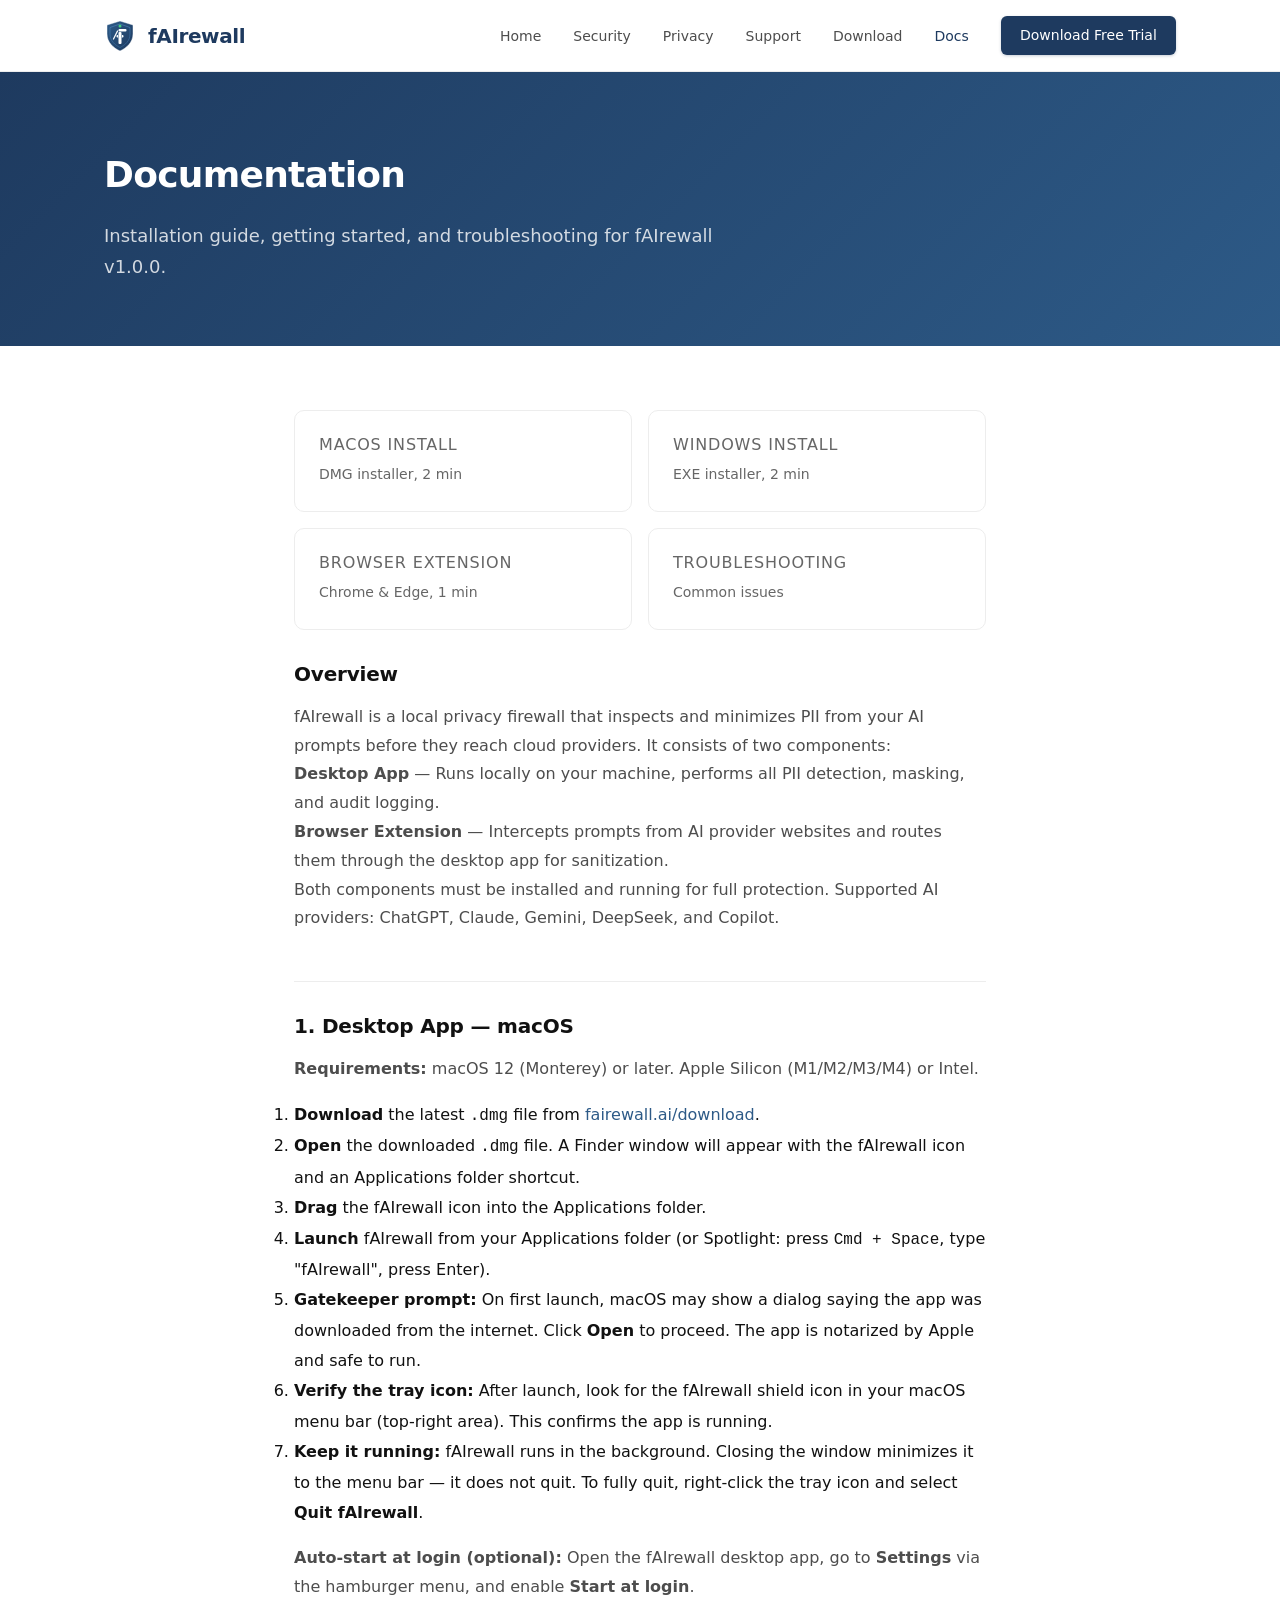
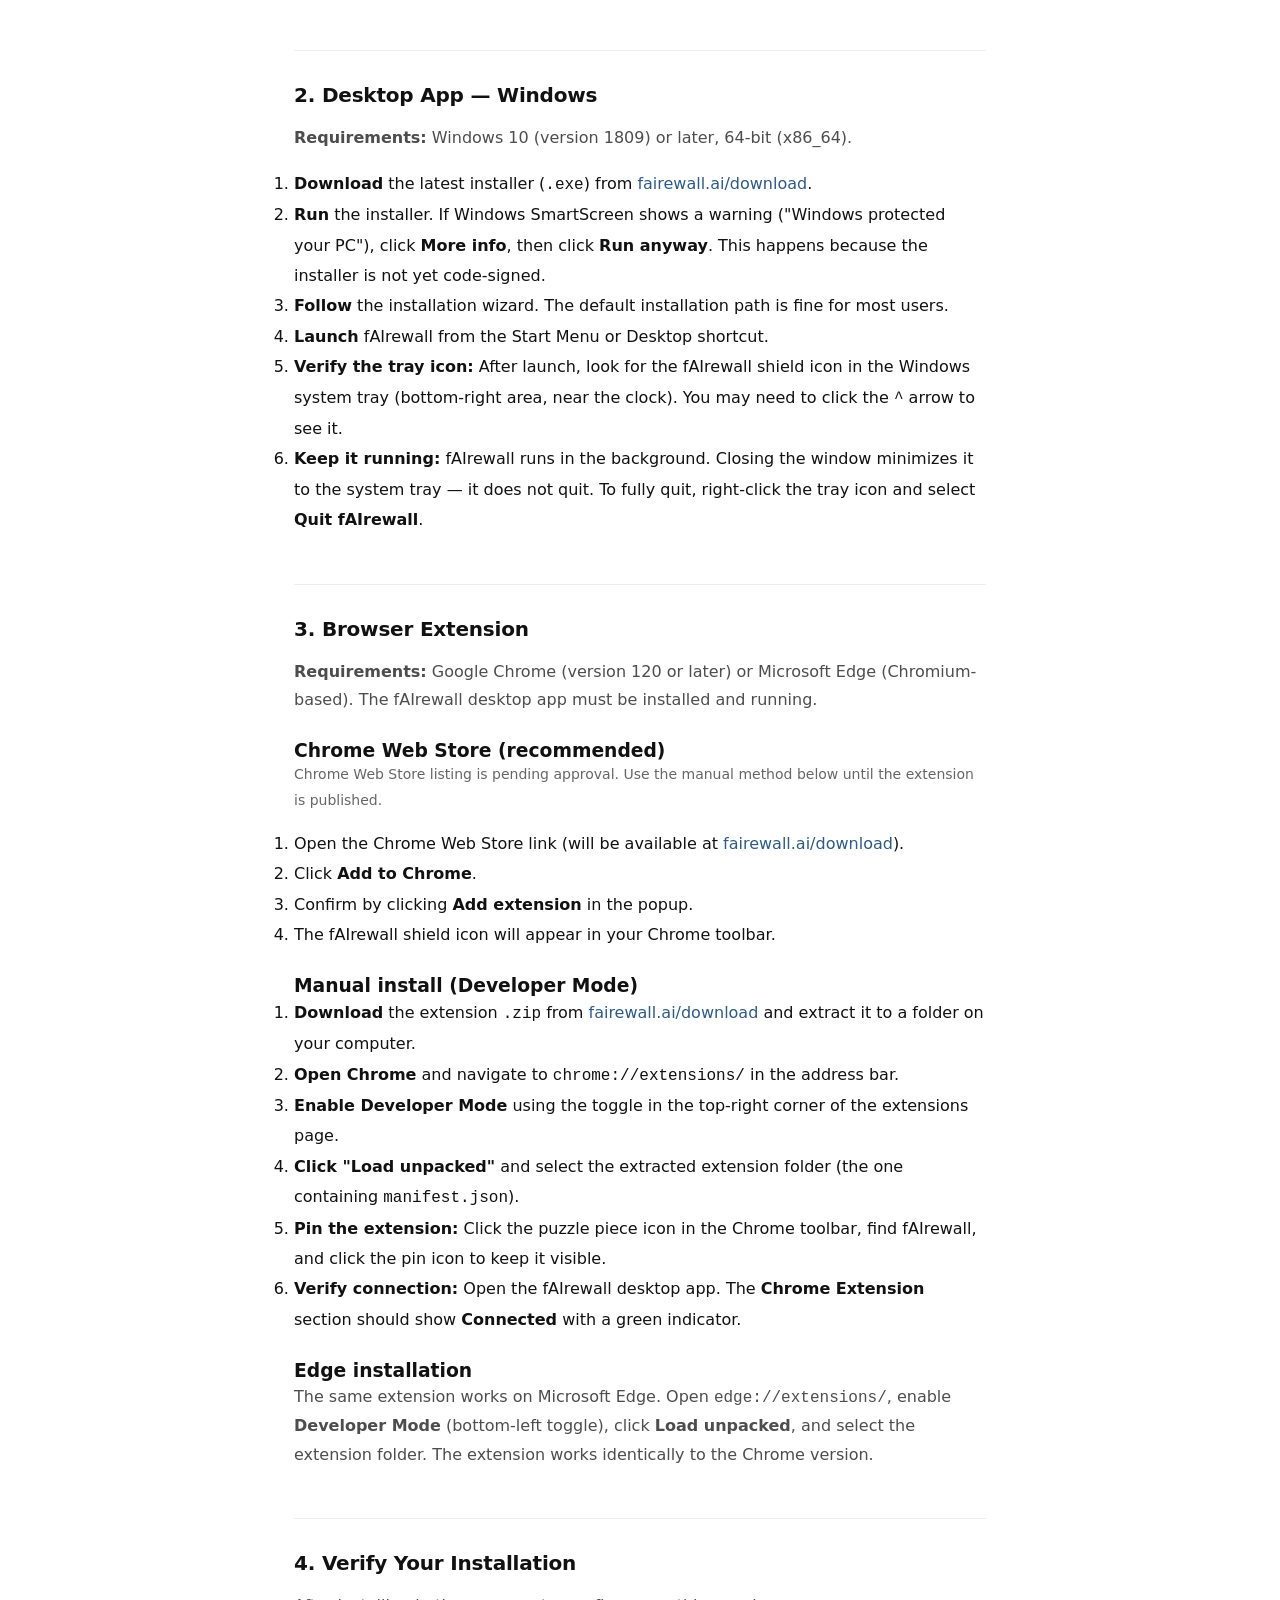
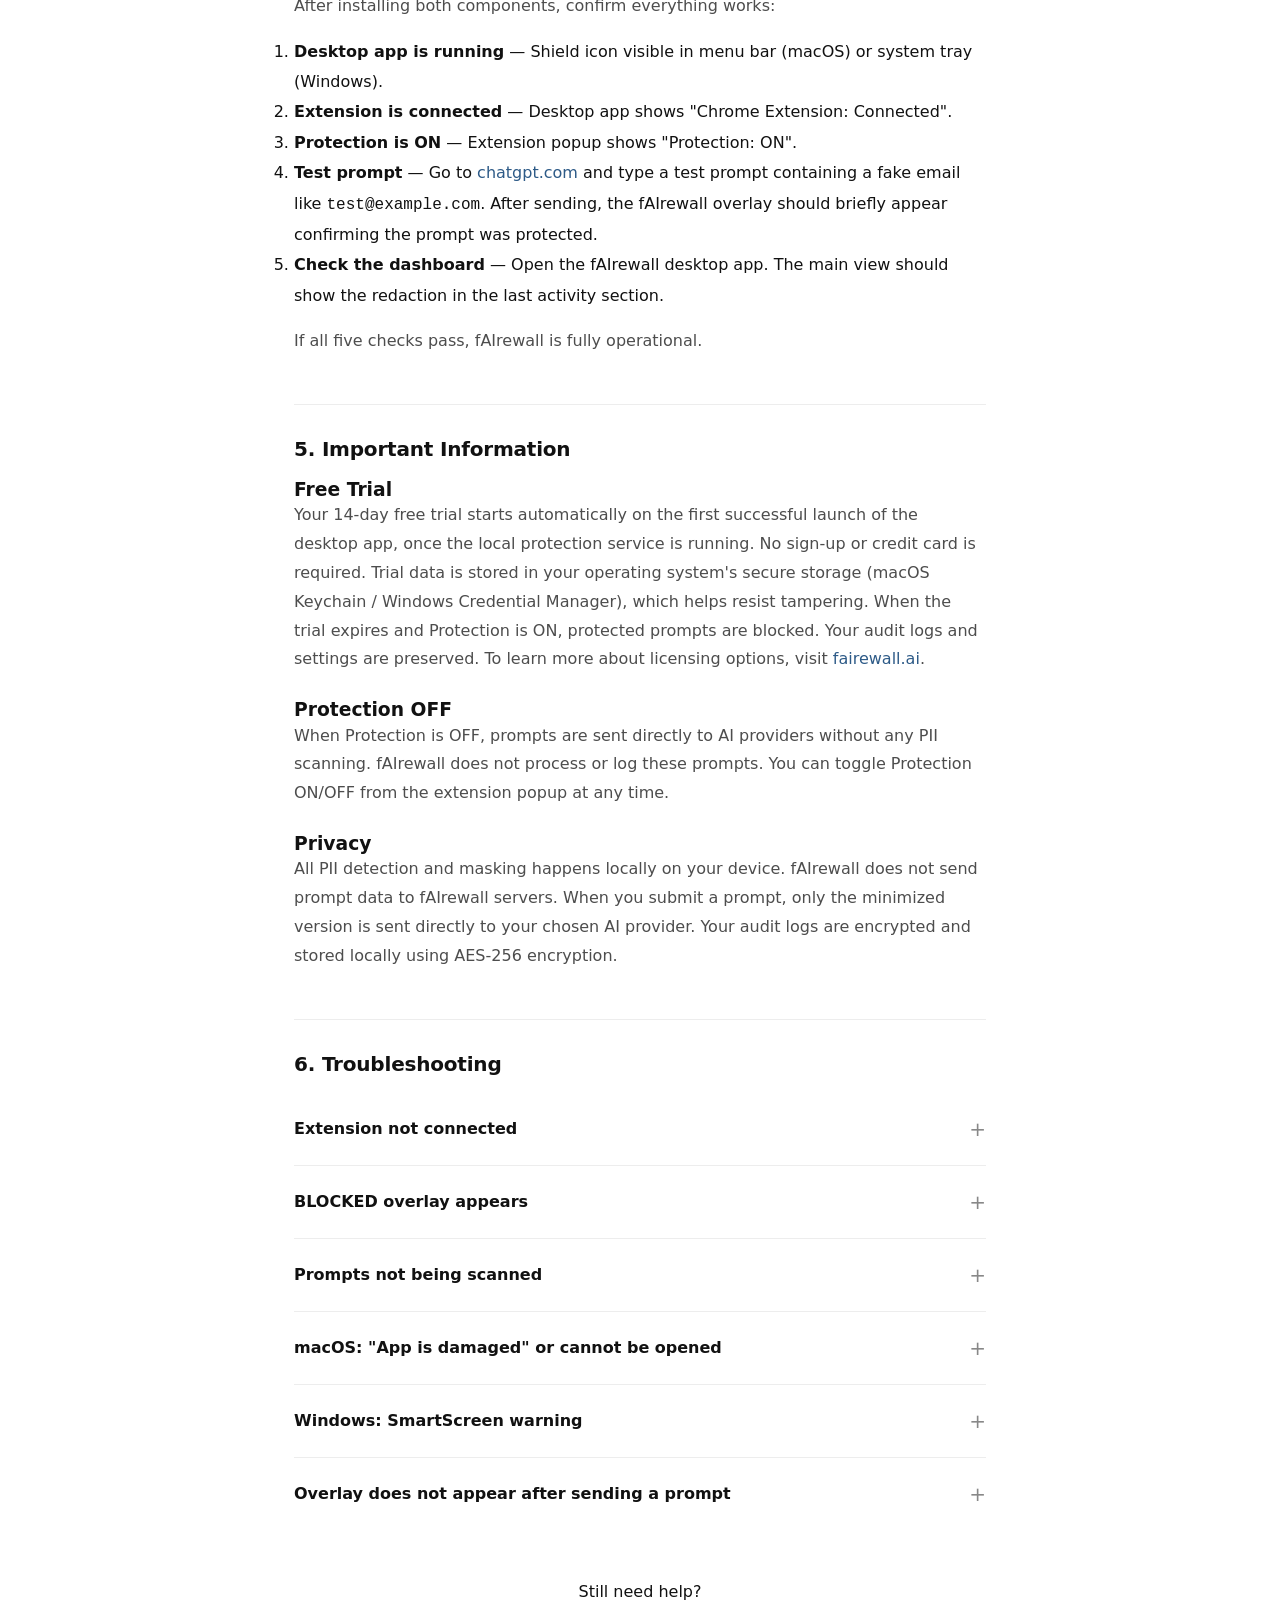
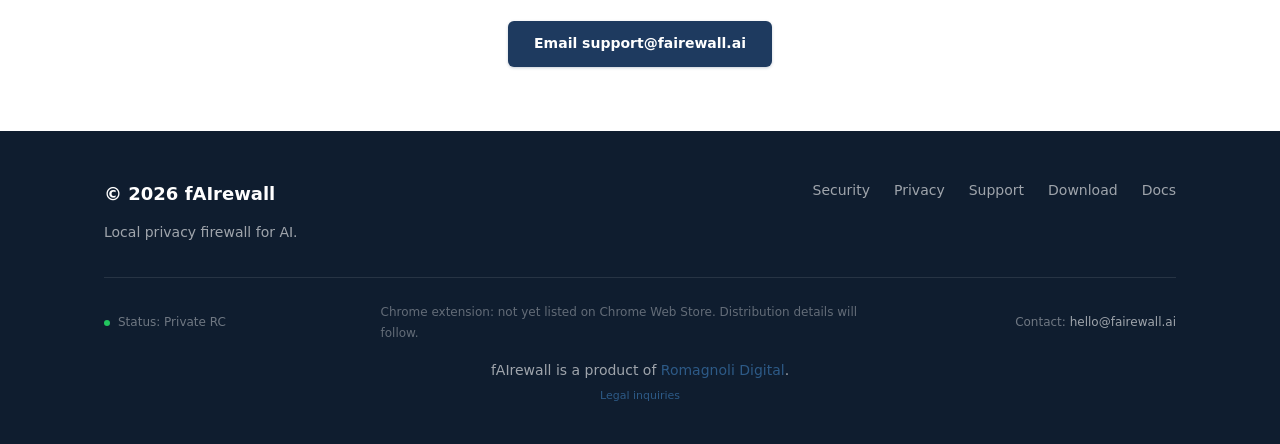
==== commit cac6620b: "Footer layout: Romagnoli Digital centered, Legal inquiries below smaller" ====
--- a/docs.html
+++ b/docs.html
@@ -187,7 +187,7 @@
       <span class="footer-status"><span class="dot"></span> Status: Private RC</span>
       <span class="footer-disclosure">Chrome extension: not yet listed on Chrome Web Store. Distribution details will follow.</span>
       <span class="footer-contact">Contact: <a href="mailto:hello@fairewall.ai">hello@fairewall.ai</a></span>
-      <span class="footer-legal">fAIrewall is a product of <a href="https://romagnolidigital.com" target="_blank" rel="noopener">Romagnoli Digital</a>. <a href="mailto:hello@fairewall.ai">Legal inquiries</a></span>
+      <div class="footer-legal" style="text-align:center;width:100%;"><div>fAIrewall is a product of <a href="https://romagnolidigital.com" target="_blank" rel="noopener">Romagnoli Digital</a>.</div><div style="font-size:11px;margin-top:4px;"><a href="mailto:hello@fairewall.ai">Legal inquiries</a></div></div>
     </div>
   </div></footer>
 
